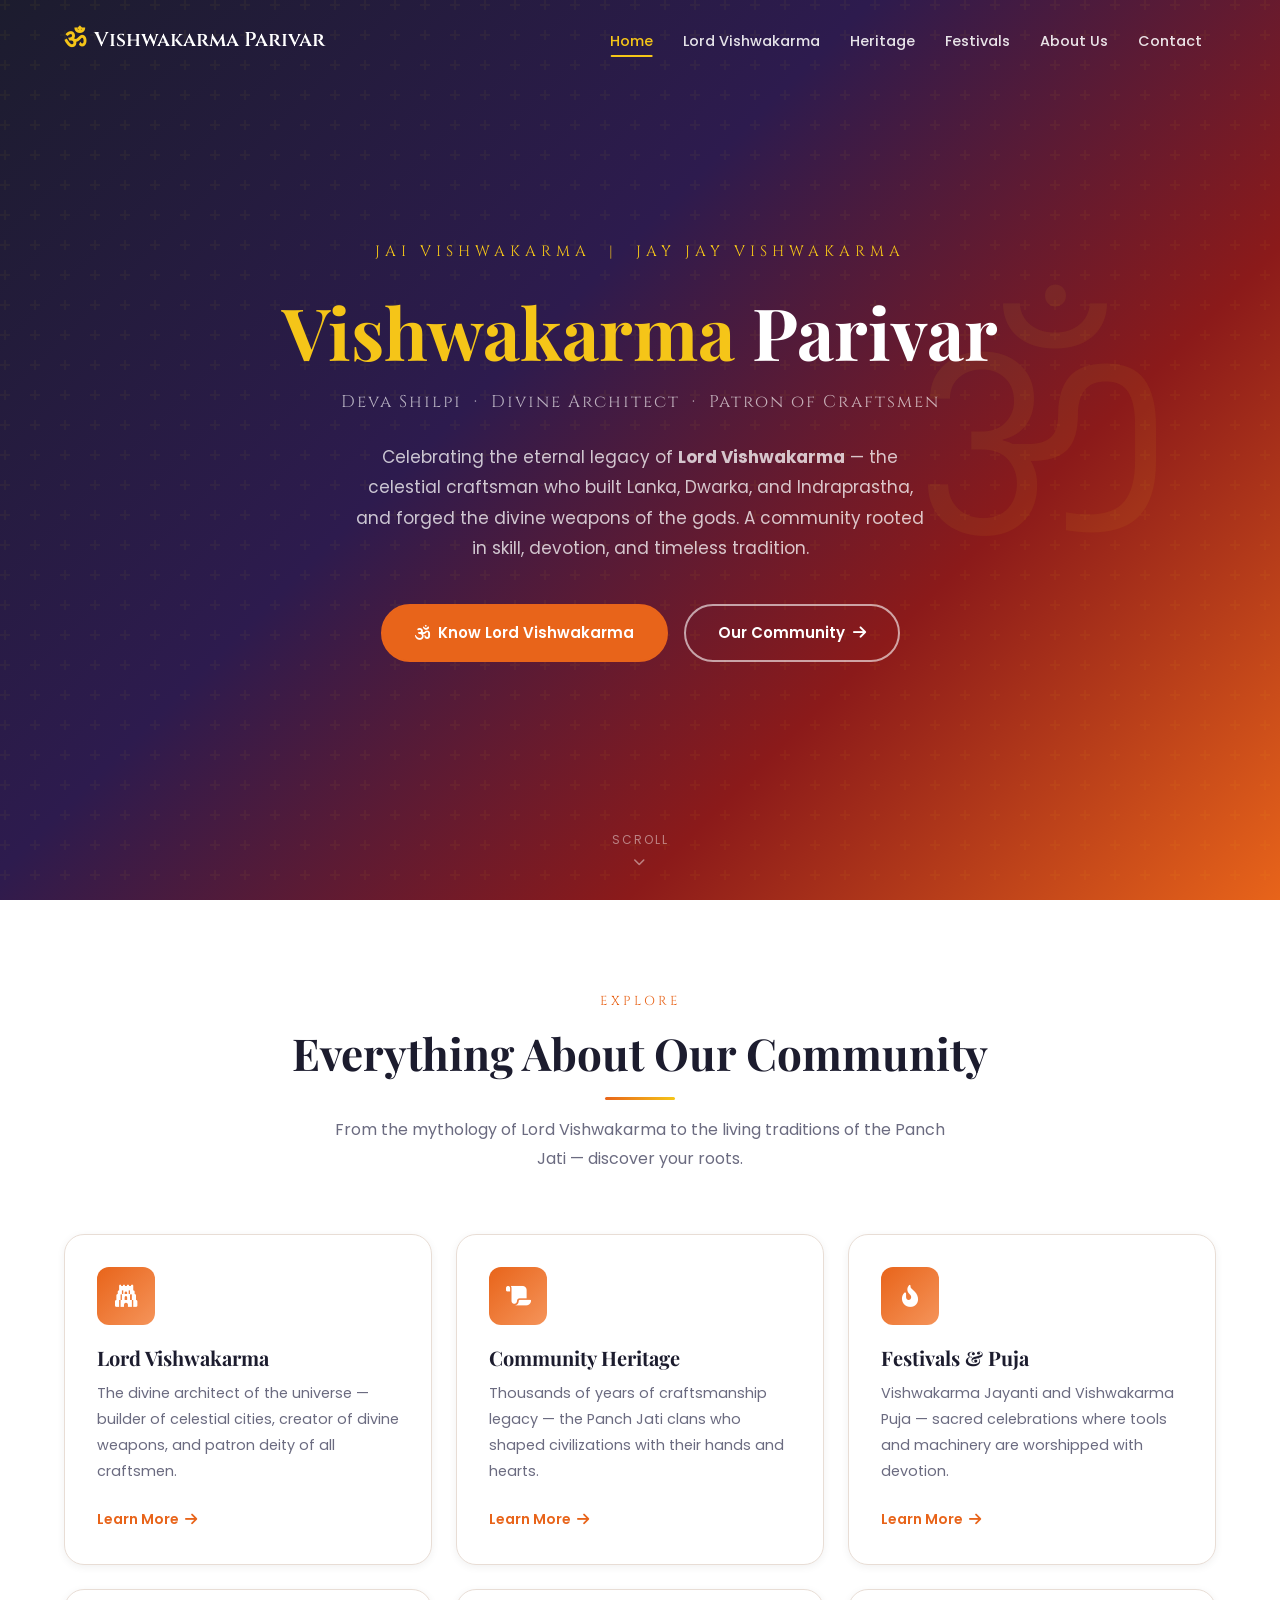
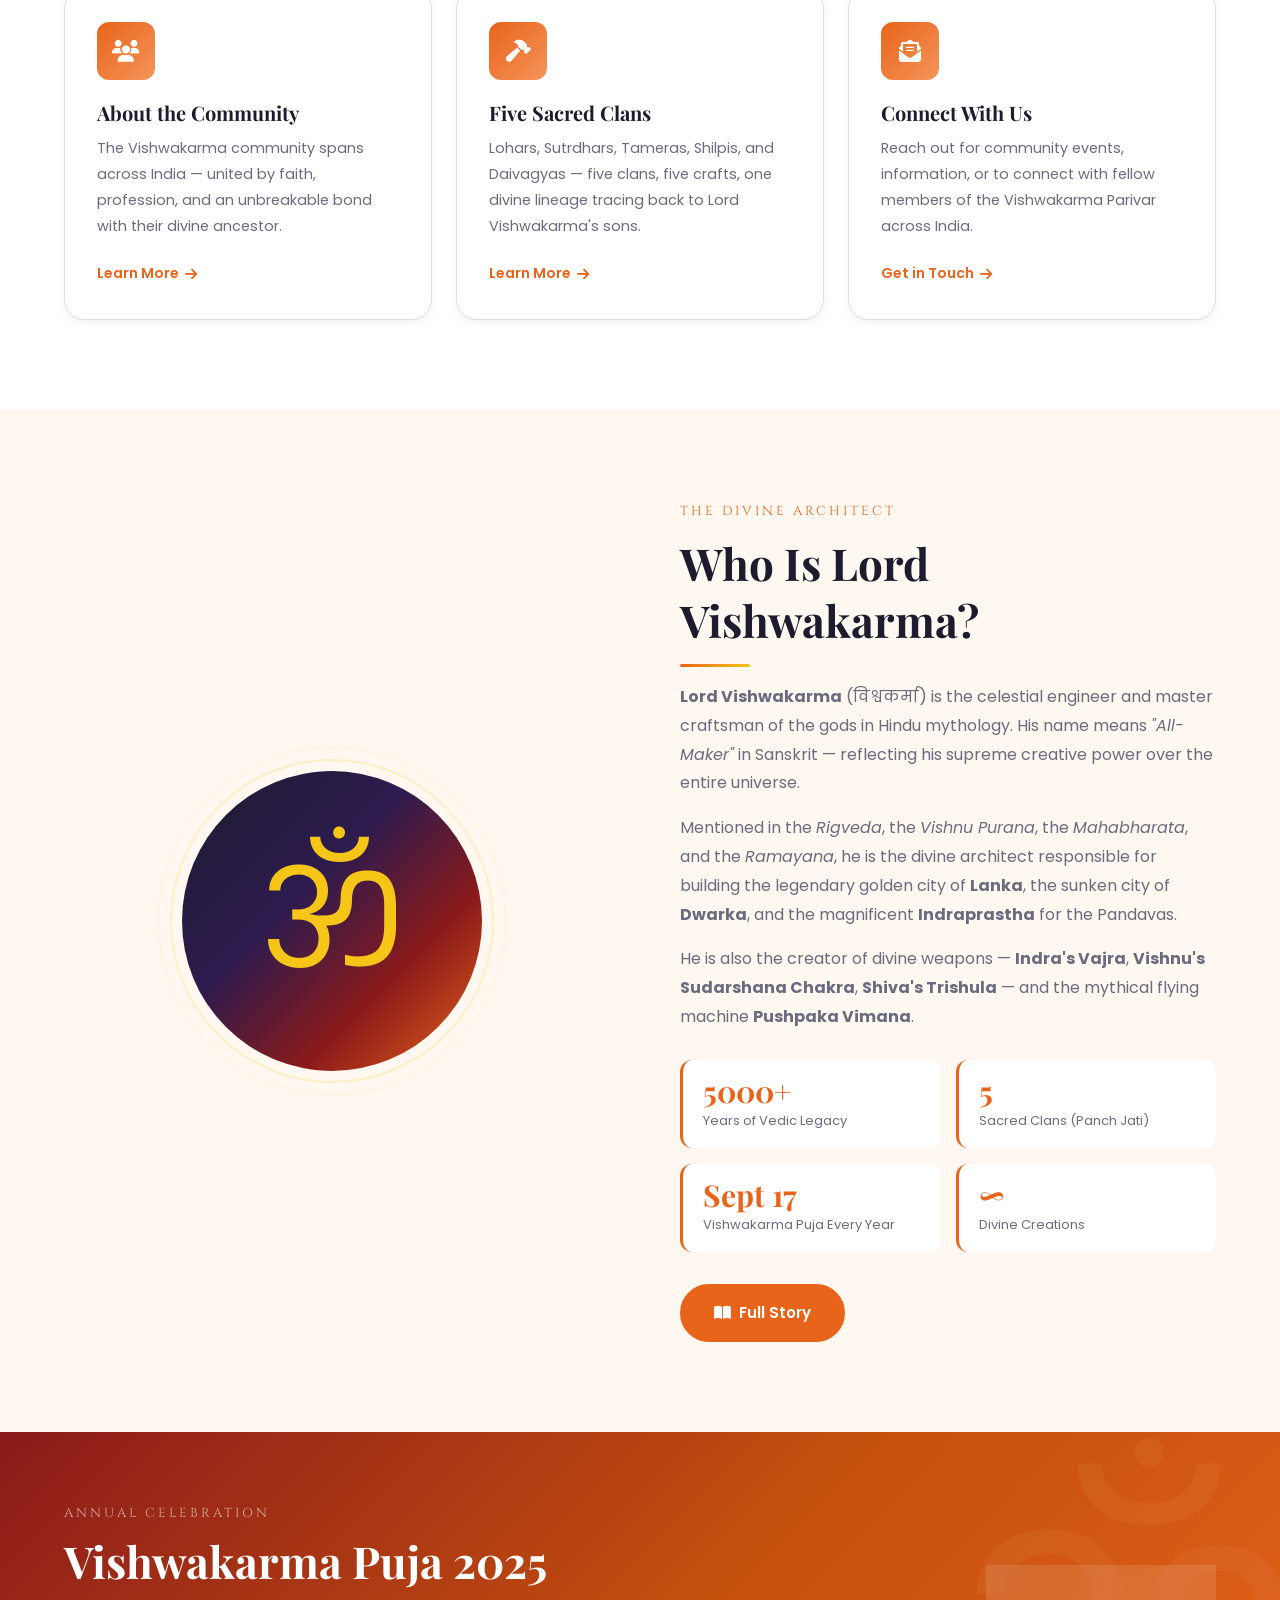
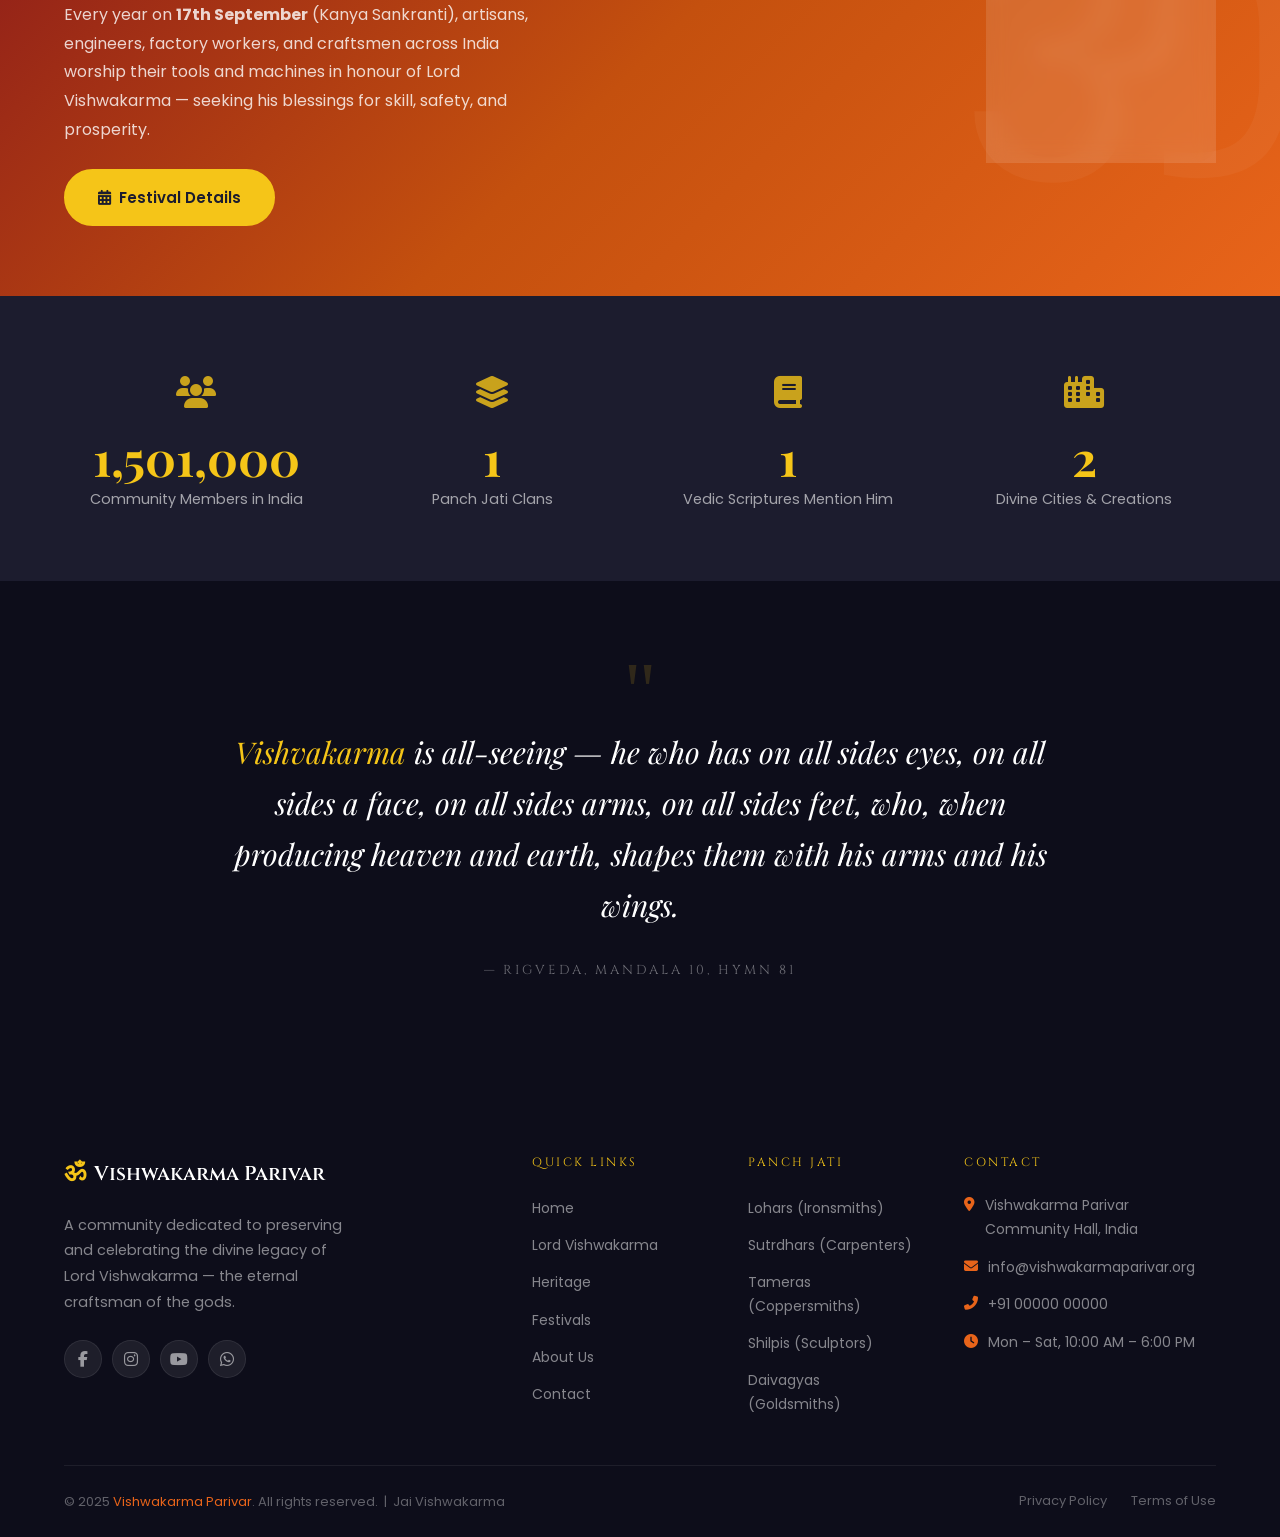
==== index.html @ 9d32086a "added html pages" ====
<!DOCTYPE html>
<html lang="en">
<head>
  <meta charset="UTF-8" />
  <meta name="viewport" content="width=device-width, initial-scale=1.0" />
  <title>Vishwakarma Parivar | Divine Craftsmen Community</title>
  <meta name="description" content="Official community website of the Vishwakarma Parivar — celebrating the legacy of Lord Vishwakarma, the divine architect of the universe." />

  <!-- Fonts & Icons -->
  <link rel="preconnect" href="https://fonts.googleapis.com" />
  <link rel="preconnect" href="https://fonts.gstatic.com" crossorigin />
  <link href="https://fonts.googleapis.com/css2?family=Playfair+Display:ital,wght@0,400;0,600;0,700;1,400&family=Poppins:wght@300;400;500;600;700&family=Cinzel:wght@400;600&display=swap" rel="stylesheet" />
  <link rel="stylesheet" href="https://cdnjs.cloudflare.com/ajax/libs/font-awesome/6.5.0/css/all.min.css" />
  <link rel="stylesheet" href="https://unpkg.com/aos@2.3.4/dist/aos.css" />

  <link rel="stylesheet" href="css/style.css" />
</head>
<body>

  <!-- ═══════════════════ HEADER ═══════════════════ -->
  <header class="header" id="header">
    <div class="container">
      <nav class="nav">
        <a href="index.html" class="nav-logo">
          <span class="om">ॐ</span> Vishwakarma Parivar
        </a>
        <ul class="nav-links">
          <li><a href="index.html" class="active">Home</a></li>
          <li><a href="lord-vishwakarma.html">Lord Vishwakarma</a></li>
          <li><a href="heritage.html">Heritage</a></li>
          <li><a href="festivals.html">Festivals</a></li>
          <li><a href="about.html">About Us</a></li>
          <li><a href="contact.html">Contact</a></li>
        </ul>
        <button class="hamburger" aria-label="Toggle menu">
          <span></span><span></span><span></span>
        </button>
      </nav>
    </div>
  </header>

  <!-- ═══════════════════ HERO ═══════════════════ -->
  <section class="hero">
    <div class="hero-om-bg">ॐ</div>
    <div class="hero-content">
      <p class="hero-tagline">Jai Vishwakarma &nbsp;|&nbsp; Jay Jay Vishwakarma</p>
      <h1><span>Vishwakarma</span> Parivar</h1>
      <p class="hero-subtitle">Deva Shilpi &nbsp;·&nbsp; Divine Architect &nbsp;·&nbsp; Patron of Craftsmen</p>
      <p class="hero-desc">
        Celebrating the eternal legacy of <strong>Lord Vishwakarma</strong> — the celestial craftsman who built
        Lanka, Dwarka, and Indraprastha, and forged the divine weapons of the gods.
        A community rooted in skill, devotion, and timeless tradition.
      </p>
      <div class="hero-btns">
        <a href="lord-vishwakarma.html" class="btn btn-primary">
          <i class="fas fa-om"></i> Know Lord Vishwakarma
        </a>
        <a href="about.html" class="btn btn-outline">
          Our Community <i class="fas fa-arrow-right"></i>
        </a>
      </div>
    </div>
    <div class="hero-scroll">
      <span>Scroll</span>
      <i class="fas fa-chevron-down"></i>
    </div>
  </section>

  <!-- ═══════════════════ FEATURES ═══════════════════ -->
  <section class="features-section">
    <div class="container">
      <div class="section-header" data-aos="fade-up">
        <span class="section-subtitle">Explore</span>
        <h2>Everything About Our Community</h2>
        <div class="divider"></div>
        <p>From the mythology of Lord Vishwakarma to the living traditions of the Panch Jati — discover your roots.</p>
      </div>
      <div class="features-grid">

        <div class="feature-card" data-aos="fade-up" data-aos-delay="0">
          <div class="feature-icon"><i class="fas fa-gopuram"></i></div>
          <h3>Lord Vishwakarma</h3>
          <p>The divine architect of the universe — builder of celestial cities, creator of divine weapons, and patron deity of all craftsmen.</p>
          <a href="lord-vishwakarma.html" class="feature-link">Learn More <i class="fas fa-arrow-right"></i></a>
        </div>

        <div class="feature-card" data-aos="fade-up" data-aos-delay="80">
          <div class="feature-icon"><i class="fas fa-scroll"></i></div>
          <h3>Community Heritage</h3>
          <p>Thousands of years of craftsmanship legacy — the Panch Jati clans who shaped civilizations with their hands and hearts.</p>
          <a href="heritage.html" class="feature-link">Learn More <i class="fas fa-arrow-right"></i></a>
        </div>

        <div class="feature-card" data-aos="fade-up" data-aos-delay="160">
          <div class="feature-icon"><i class="fas fa-fire-flame-curved"></i></div>
          <h3>Festivals & Puja</h3>
          <p>Vishwakarma Jayanti and Vishwakarma Puja — sacred celebrations where tools and machinery are worshipped with devotion.</p>
          <a href="festivals.html" class="feature-link">Learn More <i class="fas fa-arrow-right"></i></a>
        </div>

        <div class="feature-card" data-aos="fade-up" data-aos-delay="0">
          <div class="feature-icon"><i class="fas fa-users"></i></div>
          <h3>About the Community</h3>
          <p>The Vishwakarma community spans across India — united by faith, profession, and an unbreakable bond with their divine ancestor.</p>
          <a href="about.html" class="feature-link">Learn More <i class="fas fa-arrow-right"></i></a>
        </div>

        <div class="feature-card" data-aos="fade-up" data-aos-delay="80">
          <div class="feature-icon"><i class="fas fa-hammer"></i></div>
          <h3>Five Sacred Clans</h3>
          <p>Lohars, Sutrdhars, Tameras, Shilpis, and Daivagyas — five clans, five crafts, one divine lineage tracing back to Lord Vishwakarma's sons.</p>
          <a href="heritage.html#panch-jati" class="feature-link">Learn More <i class="fas fa-arrow-right"></i></a>
        </div>

        <div class="feature-card" data-aos="fade-up" data-aos-delay="160">
          <div class="feature-icon"><i class="fas fa-envelope-open-text"></i></div>
          <h3>Connect With Us</h3>
          <p>Reach out for community events, information, or to connect with fellow members of the Vishwakarma Parivar across India.</p>
          <a href="contact.html" class="feature-link">Get in Touch <i class="fas fa-arrow-right"></i></a>
        </div>

      </div>
    </div>
  </section>

  <!-- ═══════════════════ ABOUT BRIEF ═══════════════════ -->
  <section class="about-brief">
    <div class="container">
      <div class="about-brief-inner">

        <div class="about-visual" data-aos="zoom-in">
          <div class="om-display">ॐ</div>
        </div>

        <div class="about-text" data-aos="fade-left">
          <span class="section-subtitle">The Divine Architect</span>
          <h2>Who Is Lord Vishwakarma?</h2>
          <div class="divider" style="margin: 1rem 0;"></div>
          <p>
            <strong>Lord Vishwakarma</strong> (विश्वकर्मा) is the celestial engineer and master craftsman of the gods in Hindu mythology.
            His name means <em>"All-Maker"</em> in Sanskrit — reflecting his supreme creative power over the entire universe.
          </p>
          <p>
            Mentioned in the <em>Rigveda</em>, the <em>Vishnu Purana</em>, the <em>Mahabharata</em>, and the <em>Ramayana</em>,
            he is the divine architect responsible for building the legendary golden city of <strong>Lanka</strong>,
            the sunken city of <strong>Dwarka</strong>, and the magnificent <strong>Indraprastha</strong> for the Pandavas.
          </p>
          <p>
            He is also the creator of divine weapons — <strong>Indra's Vajra</strong>, <strong>Vishnu's Sudarshana Chakra</strong>,
            <strong>Shiva's Trishula</strong> — and the mythical flying machine <strong>Pushpaka Vimana</strong>.
          </p>

          <div class="about-facts">
            <div class="fact-item">
              <div class="fact-number">5000+</div>
              <div class="fact-label">Years of Vedic Legacy</div>
            </div>
            <div class="fact-item">
              <div class="fact-number">5</div>
              <div class="fact-label">Sacred Clans (Panch Jati)</div>
            </div>
            <div class="fact-item">
              <div class="fact-number">Sept 17</div>
              <div class="fact-label">Vishwakarma Puja Every Year</div>
            </div>
            <div class="fact-item">
              <div class="fact-number">∞</div>
              <div class="fact-label">Divine Creations</div>
            </div>
          </div>

          <a href="lord-vishwakarma.html" class="btn btn-primary">
            <i class="fas fa-book-open"></i> Full Story
          </a>
        </div>

      </div>
    </div>
  </section>

  <!-- ═══════════════════ FESTIVAL BANNER ═══════════════════ -->
  <section class="festival-banner">
    <div class="container">
      <div class="festival-banner-inner">
        <div class="festival-banner-content" data-aos="fade-right">
          <span class="section-subtitle" style="color: rgba(255,255,255,0.6); margin-bottom: 0.5rem;">Annual Celebration</span>
          <h2>Vishwakarma Puja 2025</h2>
          <p>
            Every year on <strong>17th September</strong> (Kanya Sankranti), artisans, engineers, factory workers,
            and craftsmen across India worship their tools and machines in honour of Lord Vishwakarma —
            seeking his blessings for skill, safety, and prosperity.
          </p>
          <a href="festivals.html" class="btn btn-secondary" style="margin-top: 1.5rem;">
            <i class="fas fa-calendar-alt"></i> Festival Details
          </a>
        </div>
        <div class="festival-date-box" data-aos="fade-left">
          <span class="month">September 2025</span>
          <div class="day">17</div>
          <div class="note">Vishwakarma Puja<br/>Kanya Sankranti</div>
        </div>
      </div>
    </div>
  </section>

  <!-- ═══════════════════ STATS ═══════════════════ -->
  <section class="stats-section">
    <div class="container">
      <div class="stats-grid">
        <div class="stat-item" data-aos="fade-up" data-aos-delay="0">
          <div class="stat-icon"><i class="fas fa-users"></i></div>
          <div class="stat-number" data-count="5000000">0</div>
          <div class="stat-label">Community Members in India</div>
        </div>
        <div class="stat-item" data-aos="fade-up" data-aos-delay="100">
          <div class="stat-icon"><i class="fas fa-layer-group"></i></div>
          <div class="stat-number" data-count="5">0</div>
          <div class="stat-label">Panch Jati Clans</div>
        </div>
        <div class="stat-item" data-aos="fade-up" data-aos-delay="200">
          <div class="stat-icon"><i class="fas fa-book"></i></div>
          <div class="stat-number" data-count="4">0</div>
          <div class="stat-label">Vedic Scriptures Mention Him</div>
        </div>
        <div class="stat-item" data-aos="fade-up" data-aos-delay="300">
          <div class="stat-icon"><i class="fas fa-city"></i></div>
          <div class="stat-number" data-count="8">0</div>
          <div class="stat-label">Divine Cities & Creations</div>
        </div>
      </div>
    </div>
  </section>

  <!-- ═══════════════════ SCRIPTURE QUOTE ═══════════════════ -->
  <section class="scripture-section">
    <div class="container">
      <div class="scripture-inner" data-aos="fade-up">
        <div class="quote-mark">"</div>
        <p class="quote-text">
          <span>Vishvakarma</span> is all-seeing — he who has on all sides eyes, on all sides a face,
          on all sides arms, on all sides feet, who, when producing heaven and earth, shapes them with
          his arms and his wings.
        </p>
        <span class="quote-source">— Rigveda, Mandala 10, Hymn 81</span>
      </div>
    </div>
  </section>

  <!-- ═══════════════════ FOOTER ═══════════════════ -->
  <footer class="footer">
    <div class="container">
      <div class="footer-grid">

        <div class="footer-brand">
          <a href="index.html" class="nav-logo">
            <span class="om">ॐ</span> Vishwakarma Parivar
          </a>
          <p class="footer-brand-desc">
            A community dedicated to preserving and celebrating the divine legacy of Lord Vishwakarma —
            the eternal craftsman of the gods.
          </p>
          <div class="social-links">
            <a href="#" class="social-link" aria-label="Facebook"><i class="fab fa-facebook-f"></i></a>
            <a href="#" class="social-link" aria-label="Instagram"><i class="fab fa-instagram"></i></a>
            <a href="#" class="social-link" aria-label="YouTube"><i class="fab fa-youtube"></i></a>
            <a href="#" class="social-link" aria-label="WhatsApp"><i class="fab fa-whatsapp"></i></a>
          </div>
        </div>

        <div>
          <p class="footer-heading">Quick Links</p>
          <ul class="footer-links">
            <li><a href="index.html">Home</a></li>
            <li><a href="lord-vishwakarma.html">Lord Vishwakarma</a></li>
            <li><a href="heritage.html">Heritage</a></li>
            <li><a href="festivals.html">Festivals</a></li>
            <li><a href="about.html">About Us</a></li>
            <li><a href="contact.html">Contact</a></li>
          </ul>
        </div>

        <div>
          <p class="footer-heading">Panch Jati</p>
          <ul class="footer-links">
            <li><a href="heritage.html#panch-jati">Lohars (Ironsmiths)</a></li>
            <li><a href="heritage.html#panch-jati">Sutrdhars (Carpenters)</a></li>
            <li><a href="heritage.html#panch-jati">Tameras (Coppersmiths)</a></li>
            <li><a href="heritage.html#panch-jati">Shilpis (Sculptors)</a></li>
            <li><a href="heritage.html#panch-jati">Daivagyas (Goldsmiths)</a></li>
          </ul>
        </div>

        <div>
          <p class="footer-heading">Contact</p>
          <div class="footer-contact-item">
            <i class="fas fa-map-marker-alt"></i>
            <span>Vishwakarma Parivar Community Hall, India</span>
          </div>
          <div class="footer-contact-item">
            <i class="fas fa-envelope"></i>
            <span>info@vishwakarmaparivar.org</span>
          </div>
          <div class="footer-contact-item">
            <i class="fas fa-phone-alt"></i>
            <span>+91 00000 00000</span>
          </div>
          <div class="footer-contact-item">
            <i class="fas fa-clock"></i>
            <span>Mon – Sat, 10:00 AM – 6:00 PM</span>
          </div>
        </div>

      </div>

      <div class="footer-bottom">
        <p>&copy; 2025 <span>Vishwakarma Parivar</span>. All rights reserved. &nbsp;|&nbsp; Jai Vishwakarma</p>
        <div class="footer-bottom-links">
          <a href="#">Privacy Policy</a>
          <a href="#">Terms of Use</a>
        </div>
      </div>
    </div>
  </footer>

  <button class="back-to-top" aria-label="Back to top">
    <i class="fas fa-chevron-up"></i>
  </button>

  <script src="https://unpkg.com/aos@2.3.4/dist/aos.js"></script>
  <script src="js/main.js"></script>
</body>
</html>
---- css/style.css ----
/* =========================================
   VISHWAKARMA PARIVAR - Main Stylesheet
   ========================================= */

@import url('https://fonts.googleapis.com/css2?family=Playfair+Display:ital,wght@0,400;0,600;0,700;1,400&family=Poppins:wght@300;400;500;600;700&family=Cinzel:wght@400;600&display=swap');

/* =========================================
   CSS VARIABLES
   ========================================= */

:root {
  --primary: #E8641A;
  --primary-dark: #C4500E;
  --primary-light: #F5945A;
  --secondary: #F5C518;
  --accent: #8B1A1A;
  --dark: #1C1C2E;
  --darker: #0D0D1A;
  --light: #FFF8F0;
  --white: #FFFFFF;
  --text: #2C2C3E;
  --text-muted: #6B6B80;
  --border: #E8DDD5;
  --gradient: linear-gradient(135deg, #1C1C2E 0%, #2D1B4E 40%, #8B1A1A 70%, #E8641A 100%);
  --shadow-sm: 0 2px 8px rgba(0,0,0,0.06);
  --shadow: 0 4px 20px rgba(0,0,0,0.10);
  --shadow-lg: 0 8px 40px rgba(0,0,0,0.15);
  --radius: 12px;
  --radius-lg: 20px;
  --transition: all 0.3s ease;
  --font-heading: 'Playfair Display', Georgia, serif;
  --font-body: 'Poppins', sans-serif;
  --font-accent: 'Cinzel', Georgia, serif;
}

/* =========================================
   RESET & BASE
   ========================================= */

*, *::before, *::after {
  margin: 0;
  padding: 0;
  box-sizing: border-box;
}

html { scroll-behavior: smooth; }

body {
  font-family: var(--font-body);
  color: var(--text);
  background: var(--white);
  line-height: 1.7;
  overflow-x: hidden;
}

img { max-width: 100%; display: block; }
a { color: inherit; text-decoration: none; }
ul { list-style: none; }

h1, h2, h3, h4, h5, h6 {
  font-family: var(--font-heading);
  line-height: 1.3;
  color: var(--dark);
}

h1 { font-size: clamp(2rem, 5vw, 3.5rem); }
h2 { font-size: clamp(1.75rem, 4vw, 2.75rem); }
h3 { font-size: clamp(1.25rem, 3vw, 1.75rem); }
h4 { font-size: 1.25rem; }

p { color: var(--text-muted); font-size: 1rem; line-height: 1.8; }

.container {
  width: 100%;
  max-width: 1200px;
  margin: 0 auto;
  padding: 0 1.5rem;
}

section { padding: 90px 0; }

.section-header { text-align: center; margin-bottom: 60px; }
.section-header p { max-width: 620px; margin: 1rem auto 0; }

.section-subtitle {
  color: var(--primary);
  font-family: var(--font-accent);
  font-size: 0.8125rem;
  letter-spacing: 3px;
  text-transform: uppercase;
  display: block;
  margin-bottom: 0.75rem;
}

.divider {
  width: 70px;
  height: 3px;
  background: linear-gradient(to right, var(--primary), var(--secondary));
  margin: 1rem auto;
  border-radius: 2px;
}

/* =========================================
   BUTTONS
   ========================================= */

.btn {
  display: inline-flex;
  align-items: center;
  gap: 0.5rem;
  padding: 0.875rem 2rem;
  border-radius: 50px;
  font-family: var(--font-body);
  font-size: 0.9375rem;
  font-weight: 600;
  cursor: pointer;
  border: 2px solid transparent;
  transition: var(--transition);
}

.btn-primary {
  background: var(--primary);
  color: var(--white);
  border-color: var(--primary);
}

.btn-primary:hover {
  background: var(--primary-dark);
  border-color: var(--primary-dark);
  transform: translateY(-2px);
  box-shadow: 0 8px 25px rgba(232,100,26,0.4);
}

.btn-secondary {
  background: var(--secondary);
  color: var(--dark);
  border-color: var(--secondary);
}

.btn-secondary:hover {
  background: #E0B300;
  border-color: #E0B300;
  transform: translateY(-2px);
}

.btn-outline {
  background: transparent;
  color: var(--white);
  border-color: rgba(255,255,255,0.6);
}

.btn-outline:hover {
  background: rgba(255,255,255,0.15);
  border-color: var(--white);
  transform: translateY(-2px);
}

.btn-outline-primary {
  background: transparent;
  color: var(--primary);
  border-color: var(--primary);
}

.btn-outline-primary:hover {
  background: var(--primary);
  color: var(--white);
  transform: translateY(-2px);
}

/* =========================================
   HEADER & NAVIGATION
   ========================================= */

.header {
  position: fixed;
  top: 0;
  left: 0;
  right: 0;
  z-index: 1000;
  transition: var(--transition);
  padding: 1.125rem 0;
}

.header.scrolled {
  background: rgba(13, 13, 26, 0.97);
  backdrop-filter: blur(12px);
  box-shadow: 0 2px 20px rgba(0,0,0,0.3);
  padding: 0.75rem 0;
}

.header.light-header {
  background: var(--white);
  box-shadow: 0 2px 20px rgba(0,0,0,0.08);
  padding: 0.875rem 0;
}

.header.light-header .nav-logo { color: var(--dark); }
.header.light-header .nav-links a { color: var(--text); }
.header.light-header .nav-links a:hover,
.header.light-header .nav-links a.active { color: var(--primary); }
.header.light-header .nav-links a::after { background: var(--primary); }
.header.light-header .hamburger span { background: var(--dark); }

.nav {
  display: flex;
  align-items: center;
  justify-content: space-between;
}

.nav-logo {
  font-family: var(--font-accent);
  font-size: 1.25rem;
  font-weight: 600;
  color: var(--white);
  display: flex;
  align-items: center;
  gap: 0.5rem;
}

.nav-logo .om {
  font-size: 1.625rem;
  color: var(--secondary);
}

.nav-links {
  display: flex;
  align-items: center;
  gap: 0.125rem;
}

.nav-links a {
  padding: 0.5rem 0.875rem;
  color: rgba(255,255,255,0.88);
  font-size: 0.9rem;
  font-weight: 500;
  border-radius: 6px;
  transition: var(--transition);
  position: relative;
}

.nav-links a::after {
  content: '';
  position: absolute;
  bottom: 2px;
  left: 50%;
  transform: translateX(-50%);
  width: 0;
  height: 2px;
  background: var(--secondary);
  border-radius: 2px;
  transition: var(--transition);
}

.nav-links a:hover::after,
.nav-links a.active::after { width: 60%; }
.nav-links a:hover,
.nav-links a.active { color: var(--secondary); }

.hamburger {
  display: none;
  flex-direction: column;
  gap: 5px;
  cursor: pointer;
  background: none;
  border: none;
  padding: 4px;
}

.hamburger span {
  display: block;
  width: 25px;
  height: 2px;
  background: var(--white);
  border-radius: 2px;
  transition: var(--transition);
}

.hamburger.active span:nth-child(1) { transform: rotate(45deg) translate(5px, 5px); }
.hamburger.active span:nth-child(2) { opacity: 0; }
.hamburger.active span:nth-child(3) { transform: rotate(-45deg) translate(5px, -5px); }

/* =========================================
   HERO — HOME
   ========================================= */

.hero {
  min-height: 100vh;
  display: flex;
  align-items: center;
  justify-content: center;
  position: relative;
  overflow: hidden;
  background: var(--gradient);
}

.hero::before {
  content: '';
  position: absolute;
  inset: 0;
  background-image: url("data:image/svg+xml,%3Csvg width='60' height='60' viewBox='0 0 60 60' xmlns='http://www.w3.org/2000/svg'%3E%3Cg fill='%23FFD700' fill-opacity='0.04'%3E%3Cpath d='M36 34v-4h-2v4h-4v2h4v4h2v-4h4v-2h-4zm0-30V0h-2v4h-4v2h4v4h2V6h4V4h-4zM6 34v-4H4v4H0v2h4v4h2v-4h4v-2H6zM6 4V0H4v4H0v2h4v4h2V6h4V4H6z'/%3E%3C/g%3E%3C/svg%3E");
}

.hero-om-bg {
  position: absolute;
  right: 8%;
  top: 50%;
  transform: translateY(-50%);
  font-size: clamp(10rem, 20vw, 22rem);
  color: rgba(245, 197, 24, 0.07);
  line-height: 1;
  animation: float 7s ease-in-out infinite;
  user-select: none;
  pointer-events: none;
}

@keyframes float {
  0%, 100% { transform: translateY(-50%); }
  50% { transform: translateY(calc(-50% - 20px)); }
}

@keyframes pulse-glow {
  0%, 100% { box-shadow: 0 0 60px rgba(232,100,26,0.3); }
  50% { box-shadow: 0 0 100px rgba(232,100,26,0.55); }
}

.hero-content {
  position: relative;
  z-index: 1;
  text-align: center;
  padding: 2rem 1.5rem;
  max-width: 820px;
  margin: 0 auto;
}

.hero-tagline {
  font-family: var(--font-accent);
  font-size: 0.9375rem;
  letter-spacing: 5px;
  text-transform: uppercase;
  color: var(--secondary);
  margin-bottom: 1.25rem;
}

.hero h1 {
  color: var(--white);
  font-size: clamp(2.5rem, 6vw, 4.5rem);
  margin-bottom: 0.5rem;
}

.hero h1 span { color: var(--secondary); }

.hero-subtitle {
  font-family: var(--font-accent);
  color: rgba(255,255,255,0.65);
  font-size: 1.0625rem;
  letter-spacing: 2px;
  margin-bottom: 1.5rem;
}

.hero-desc {
  color: rgba(255,255,255,0.75);
  font-size: 1.0625rem;
  max-width: 580px;
  margin: 0 auto 2.5rem;
}

.hero-btns {
  display: flex;
  gap: 1rem;
  justify-content: center;
  flex-wrap: wrap;
}

.hero-scroll {
  position: absolute;
  bottom: 2rem;
  left: 50%;
  transform: translateX(-50%);
  display: flex;
  flex-direction: column;
  align-items: center;
  gap: 0.375rem;
  color: rgba(255,255,255,0.45);
  font-size: 0.75rem;
  letter-spacing: 2px;
  text-transform: uppercase;
  animation: bounce 2.5s ease-in-out infinite;
  z-index: 1;
}

@keyframes bounce {
  0%, 100% { transform: translateX(-50%) translateY(0); }
  50% { transform: translateX(-50%) translateY(8px); }
}

/* =========================================
   PAGE HERO (inner pages)
   ========================================= */

.page-hero {
  padding: 160px 0 90px;
  background: var(--gradient);
  position: relative;
  overflow: hidden;
  text-align: center;
}

.page-hero::before {
  content: '';
  position: absolute;
  inset: 0;
  background-image: url("data:image/svg+xml,%3Csvg width='60' height='60' viewBox='0 0 60 60' xmlns='http://www.w3.org/2000/svg'%3E%3Cg fill='%23FFD700' fill-opacity='0.04'%3E%3Cpath d='M36 34v-4h-2v4h-4v2h4v4h2v-4h4v-2h-4zm0-30V0h-2v4h-4v2h4v4h2V6h4V4h-4zM6 34v-4H4v4H0v2h4v4h2v-4h4v-2H6zM6 4V0H4v4H0v2h4v4h2V6h4V4H6z'/%3E%3C/g%3E%3C/svg%3E");
}

.page-hero-content {
  position: relative;
  z-index: 1;
}

.page-hero-content h1 { color: var(--white); margin-bottom: 1rem; }
.page-hero-content > p {
  color: rgba(255,255,255,0.75);
  max-width: 620px;
  margin: 0 auto 1.5rem;
}

.page-hero-om {
  position: absolute;
  right: 5%;
  bottom: -2rem;
  font-size: clamp(8rem, 15vw, 16rem);
  color: rgba(255,255,255,0.04);
  line-height: 1;
  user-select: none;
  pointer-events: none;
}

.breadcrumb {
  display: flex;
  align-items: center;
  justify-content: center;
  gap: 0.5rem;
  color: rgba(255,255,255,0.55);
  font-size: 0.875rem;
  margin-top: 0.5rem;
}

.breadcrumb a { color: var(--secondary); transition: var(--transition); }
.breadcrumb a:hover { color: var(--white); }
.breadcrumb i { font-size: 0.75rem; }

/* =========================================
   FEATURE CARDS (Home)
   ========================================= */

.features-section { background: var(--white); }

.features-grid {
  display: grid;
  grid-template-columns: repeat(3, 1fr);
  gap: 1.5rem;
}

.feature-card {
  background: var(--white);
  border-radius: var(--radius-lg);
  padding: 2rem;
  box-shadow: var(--shadow-sm);
  border: 1px solid var(--border);
  transition: var(--transition);
  position: relative;
  overflow: hidden;
}

.feature-card::before {
  content: '';
  position: absolute;
  top: 0; left: 0; right: 0;
  height: 3px;
  background: linear-gradient(to right, var(--primary), var(--secondary));
  transform: scaleX(0);
  transition: var(--transition);
}

.feature-card:hover { box-shadow: var(--shadow-lg); transform: translateY(-6px); }
.feature-card:hover::before { transform: scaleX(1); }

.feature-icon {
  width: 58px;
  height: 58px;
  border-radius: var(--radius);
  background: linear-gradient(135deg, var(--primary), var(--primary-light));
  display: flex;
  align-items: center;
  justify-content: center;
  margin-bottom: 1.25rem;
  font-size: 1.375rem;
  color: var(--white);
}

.feature-card h3 { font-size: 1.25rem; margin-bottom: 0.625rem; }
.feature-card p { font-size: 0.9rem; margin-bottom: 1.25rem; }

.feature-link {
  color: var(--primary);
  font-weight: 600;
  font-size: 0.875rem;
  display: inline-flex;
  align-items: center;
  gap: 0.375rem;
  transition: var(--transition);
}

.feature-link:hover { gap: 0.625rem; }

/* =========================================
   ABOUT BRIEF (Home)
   ========================================= */

.about-brief { background: var(--light); }

.about-brief-inner {
  display: grid;
  grid-template-columns: 1fr 1fr;
  gap: 5rem;
  align-items: center;
}

.about-visual {
  display: flex;
  align-items: center;
  justify-content: center;
}

.om-display {
  width: 300px;
  height: 300px;
  border-radius: 50%;
  background: var(--gradient);
  display: flex;
  align-items: center;
  justify-content: center;
  font-size: 9rem;
  color: var(--secondary);
  animation: pulse-glow 4s ease-in-out infinite;
  position: relative;
}

.om-display::before {
  content: '';
  position: absolute;
  inset: -12px;
  border-radius: 50%;
  border: 2px solid rgba(245,197,24,0.2);
}

.om-display::after {
  content: '';
  position: absolute;
  inset: -24px;
  border-radius: 50%;
  border: 1px solid rgba(245,197,24,0.1);
}

.about-text .section-subtitle,
.about-text h2 { text-align: left; }
.about-text p { margin-bottom: 1rem; }

.about-facts {
  display: grid;
  grid-template-columns: 1fr 1fr;
  gap: 1rem;
  margin: 1.75rem 0 2rem;
}

.fact-item {
  background: var(--white);
  border-radius: var(--radius);
  padding: 1rem 1.25rem;
  border-left: 3px solid var(--primary);
}

.fact-number {
  font-family: var(--font-heading);
  font-size: 1.875rem;
  font-weight: 700;
  color: var(--primary);
  line-height: 1;
}

.fact-label {
  font-size: 0.8125rem;
  color: var(--text-muted);
  margin-top: 0.25rem;
}

/* =========================================
   FESTIVAL BANNER (Home)
   ========================================= */

.festival-banner {
  background: linear-gradient(135deg, var(--accent) 0%, var(--primary-dark) 50%, var(--primary) 100%);
  padding: 70px 0;
  position: relative;
  overflow: hidden;
}

.festival-banner::after {
  content: 'ॐ';
  position: absolute;
  font-size: 22rem;
  color: rgba(255,255,255,0.04);
  top: 50%;
  right: -3%;
  transform: translateY(-50%);
  line-height: 1;
  pointer-events: none;
}

.festival-banner-inner {
  display: flex;
  align-items: center;
  justify-content: space-between;
  gap: 2rem;
  flex-wrap: wrap;
  position: relative;
  z-index: 1;
}

.festival-banner-content h2 { color: var(--white); margin-bottom: 0.75rem; }
.festival-banner-content p { color: rgba(255,255,255,0.8); max-width: 480px; }

.festival-date-box {
  background: rgba(255,255,255,0.12);
  backdrop-filter: blur(10px);
  border-radius: var(--radius-lg);
  padding: 1.75rem 2.5rem;
  text-align: center;
  border: 1px solid rgba(255,255,255,0.2);
  flex-shrink: 0;
}

.festival-date-box .month {
  font-family: var(--font-accent);
  font-size: 0.8125rem;
  letter-spacing: 3px;
  text-transform: uppercase;
  color: var(--secondary);
  display: block;
  margin-bottom: 0.5rem;
}

.festival-date-box .day {
  font-family: var(--font-heading);
  font-size: 3.5rem;
  font-weight: 700;
  color: var(--white);
  line-height: 1;
}

.festival-date-box .note {
  font-size: 0.8125rem;
  color: rgba(255,255,255,0.65);
  margin-top: 0.5rem;
}

/* =========================================
   STATS SECTION
   ========================================= */

.stats-section {
  background: var(--dark);
  padding: 70px 0;
}

.stats-grid {
  display: grid;
  grid-template-columns: repeat(4, 1fr);
  gap: 2rem;
  text-align: center;
}

.stat-item { color: var(--white); }

.stat-icon {
  font-size: 2rem;
  color: var(--secondary);
  margin-bottom: 0.75rem;
  opacity: 0.8;
}

.stat-number {
  font-family: var(--font-heading);
  font-size: clamp(2rem, 4vw, 3rem);
  font-weight: 700;
  color: var(--secondary);
  line-height: 1;
  margin-bottom: 0.375rem;
}

.stat-label {
  font-size: 0.9rem;
  color: rgba(255,255,255,0.6);
}

/* =========================================
   SCRIPTURE QUOTE
   ========================================= */

.scripture-section {
  background: var(--darker);
  padding: 90px 0;
  text-align: center;
}

.scripture-inner { max-width: 820px; margin: 0 auto; }

.quote-mark {
  font-size: 5rem;
  color: rgba(245,197,24,0.15);
  font-family: Georgia, serif;
  line-height: 0.5;
  margin-bottom: 1rem;
}

.quote-text {
  font-family: var(--font-heading);
  font-size: clamp(1.25rem, 3vw, 1.875rem);
  color: var(--white);
  line-height: 1.7;
  margin-bottom: 1.5rem;
  font-style: italic;
}

.quote-text span { color: var(--secondary); }

.quote-source {
  font-family: var(--font-accent);
  font-size: 0.8125rem;
  letter-spacing: 3px;
  color: rgba(255,255,255,0.4);
  text-transform: uppercase;
}

/* =========================================
   LORD VISHWAKARMA PAGE
   ========================================= */

.bio-section { background: var(--white); }

.bio-inner {
  display: grid;
  grid-template-columns: 300px 1fr;
  gap: 4rem;
  align-items: start;
}

.bio-visual { position: sticky; top: 100px; }

.deity-card {
  background: var(--gradient);
  border-radius: var(--radius-lg);
  padding: 2.5rem 1.75rem;
  text-align: center;
}

.deity-om {
  font-size: 7rem;
  color: var(--secondary);
  line-height: 1;
  margin-bottom: 1rem;
  animation: float 6s ease-in-out infinite;
  display: block;
}

.deity-card h3 { color: var(--white); font-size: 1.375rem; margin-bottom: 0.25rem; }
.deity-card .deity-subtitle {
  color: rgba(255,255,255,0.65);
  font-family: var(--font-accent);
  font-size: 0.75rem;
  letter-spacing: 2px;
  text-transform: uppercase;
}

.deity-attrs {
  margin-top: 1.5rem;
  display: flex;
  flex-direction: column;
  gap: 0.625rem;
}

.attr-row {
  display: flex;
  justify-content: space-between;
  align-items: center;
  padding: 0.5rem 0.875rem;
  background: rgba(255,255,255,0.09);
  border-radius: 8px;
  font-size: 0.8125rem;
}

.attr-row .attr-k { color: rgba(255,255,255,0.55); }
.attr-row .attr-v { color: var(--secondary); font-weight: 600; }

.bio-content h2 { margin-bottom: 1.5rem; }
.bio-content p { margin-bottom: 1rem; }
.bio-content h3 { color: var(--primary); font-size: 1.375rem; margin: 2.25rem 0 1rem; }

.highlight-box {
  background: rgba(232,100,26,0.07);
  border-left: 4px solid var(--primary);
  border-radius: 0 var(--radius) var(--radius) 0;
  padding: 1rem 1.25rem;
  margin: 1.5rem 0;
}

.highlight-box p { margin: 0; color: var(--text); font-size: 0.9375rem; }

/* =========================================
   CREATIONS GRID
   ========================================= */

.creations-section { background: var(--light); }

.creations-grid {
  display: grid;
  grid-template-columns: repeat(auto-fit, minmax(240px, 1fr));
  gap: 1.5rem;
}

.creation-card {
  background: var(--white);
  border-radius: var(--radius-lg);
  padding: 1.75rem;
  box-shadow: var(--shadow-sm);
  border: 1px solid var(--border);
  transition: var(--transition);
}

.creation-card:hover { box-shadow: var(--shadow); transform: translateY(-4px); }

.creation-emoji { font-size: 2.75rem; margin-bottom: 0.875rem; display: block; }
.creation-card h4 { color: var(--dark); margin-bottom: 0.5rem; }
.creation-card p { font-size: 0.875rem; }

.creation-tag {
  display: inline-block;
  margin-top: 0.75rem;
  padding: 0.25rem 0.75rem;
  background: rgba(232,100,26,0.1);
  color: var(--primary);
  border-radius: 20px;
  font-size: 0.75rem;
  font-weight: 600;
}

/* =========================================
   WEAPONS SECTION
   ========================================= */

.weapons-section { background: var(--white); }

.weapons-grid {
  display: grid;
  grid-template-columns: repeat(auto-fit, minmax(260px, 1fr));
  gap: 1.5rem;
}

.weapon-card {
  display: flex;
  gap: 1rem;
  align-items: flex-start;
  background: var(--light);
  border-radius: var(--radius);
  padding: 1.5rem;
  border: 1px solid var(--border);
  transition: var(--transition);
}

.weapon-card:hover { border-color: var(--primary); background: var(--white); box-shadow: var(--shadow-sm); }

.weapon-icon {
  font-size: 2rem;
  flex-shrink: 0;
  width: 50px;
  height: 50px;
  display: flex;
  align-items: center;
  justify-content: center;
  background: var(--gradient);
  border-radius: 10px;
}

.weapon-card h4 { margin-bottom: 0.375rem; color: var(--dark); }
.weapon-card p { font-size: 0.875rem; }

/* =========================================
   PANCH JATI — 5 CLANS
   ========================================= */

.panch-jati-section { background: var(--light); }

.clans-grid {
  display: grid;
  grid-template-columns: repeat(5, 1fr);
  gap: 1.25rem;
}

.clan-card {
  background: var(--white);
  border-radius: var(--radius-lg);
  padding: 1.75rem 1.25rem;
  text-align: center;
  border: 1px solid var(--border);
  transition: var(--transition);
  cursor: default;
}

.clan-card:hover {
  background: var(--dark);
  transform: translateY(-6px);
  box-shadow: var(--shadow-lg);
  border-color: transparent;
}

.clan-number {
  font-family: var(--font-accent);
  font-size: 2.5rem;
  font-weight: 700;
  color: var(--primary);
  line-height: 1;
  margin-bottom: 0.75rem;
  transition: var(--transition);
}

.clan-card:hover .clan-number { color: var(--secondary); }

.clan-card h4 {
  font-size: 1rem;
  margin-bottom: 0.375rem;
  color: var(--dark);
  transition: var(--transition);
}

.clan-card:hover h4 { color: var(--white); }

.clan-ancestor {
  font-size: 0.8125rem;
  color: var(--text-muted);
  margin-bottom: 0.5rem;
  transition: var(--transition);
}

.clan-card:hover .clan-ancestor { color: rgba(255,255,255,0.6); }

.clan-craft-tag {
  display: inline-block;
  padding: 0.25rem 0.75rem;
  background: rgba(232,100,26,0.1);
  color: var(--primary);
  border-radius: 20px;
  font-size: 0.75rem;
  font-weight: 600;
  transition: var(--transition);
}

.clan-card:hover .clan-craft-tag {
  background: rgba(245,197,24,0.15);
  color: var(--secondary);
}

/* =========================================
   TIMELINE (Heritage)
   ========================================= */

.timeline { position: relative; padding: 1rem 0; }

.timeline::before {
  content: '';
  position: absolute;
  left: 50%;
  top: 0; bottom: 0;
  width: 2px;
  background: linear-gradient(to bottom, var(--primary), var(--secondary));
  transform: translateX(-50%);
}

.timeline-item {
  display: grid;
  grid-template-columns: 1fr 50px 1fr;
  gap: 1.5rem;
  margin-bottom: 3rem;
  align-items: center;
}

.timeline-content {
  background: var(--white);
  border-radius: var(--radius-lg);
  padding: 1.5rem;
  box-shadow: var(--shadow-sm);
  border: 1px solid var(--border);
  transition: var(--transition);
}

.timeline-content:hover { box-shadow: var(--shadow); }

.timeline-content h4 { color: var(--dark); margin-bottom: 0.5rem; }
.timeline-content p { font-size: 0.9rem; }

.timeline-era {
  font-family: var(--font-accent);
  font-size: 0.75rem;
  color: var(--primary);
  font-weight: 600;
  letter-spacing: 1px;
  margin-bottom: 0.5rem;
  display: block;
}

.timeline-dot {
  width: 48px;
  height: 48px;
  border-radius: 50%;
  background: var(--gradient);
  display: flex;
  align-items: center;
  justify-content: center;
  color: var(--secondary);
  font-size: 1.125rem;
  position: relative;
  z-index: 1;
  flex-shrink: 0;
  box-shadow: 0 0 0 5px rgba(232,100,26,0.15);
  margin: 0 auto;
}

.timeline-item:nth-child(even) .timeline-left { order: 3; }
.timeline-item:nth-child(even) .timeline-dot { order: 2; }
.timeline-item:nth-child(even) .timeline-right { order: 1; text-align: right; }

/* =========================================
   FESTIVALS PAGE
   ========================================= */

.festival-card {
  background: var(--white);
  border-radius: var(--radius-lg);
  overflow: hidden;
  box-shadow: var(--shadow);
  display: grid;
  grid-template-columns: 220px 1fr;
  margin-bottom: 2rem;
  transition: var(--transition);
}

.festival-card:hover { box-shadow: var(--shadow-lg); transform: translateY(-2px); }

.festival-card-visual {
  background: var(--gradient);
  display: flex;
  align-items: center;
  justify-content: center;
  font-size: 4.5rem;
  padding: 2rem;
}

.festival-card-body { padding: 2rem; }
.festival-card-body h3 { color: var(--dark); margin-bottom: 0.5rem; }

.festival-badge {
  display: inline-flex;
  align-items: center;
  gap: 0.375rem;
  padding: 0.3rem 0.875rem;
  background: rgba(232,100,26,0.1);
  color: var(--primary);
  border-radius: 20px;
  font-size: 0.8125rem;
  font-weight: 600;
  margin-bottom: 1rem;
}

.celebration-items {
  display: grid;
  grid-template-columns: 1fr 1fr;
  gap: 0.625rem;
  margin-top: 1rem;
}

.celebration-item {
  display: flex;
  align-items: center;
  gap: 0.5rem;
  font-size: 0.875rem;
  color: var(--text-muted);
}

.celebration-item i { color: var(--primary); flex-shrink: 0; }

/* Puja Steps */
.puja-steps { counter-reset: step; }

.puja-step {
  display: flex;
  gap: 1.25rem;
  align-items: flex-start;
  margin-bottom: 1.5rem;
}

.step-num {
  width: 42px;
  height: 42px;
  border-radius: 50%;
  background: var(--gradient);
  color: var(--secondary);
  font-family: var(--font-accent);
  font-weight: 600;
  display: flex;
  align-items: center;
  justify-content: center;
  flex-shrink: 0;
  font-size: 1rem;
}

.puja-step h4 { margin-bottom: 0.375rem; color: var(--dark); }
.puja-step p { font-size: 0.9rem; }

/* =========================================
   CONTACT PAGE
   ========================================= */

.contact-section { background: var(--light); }

.contact-inner {
  display: grid;
  grid-template-columns: 360px 1fr;
  gap: 3rem;
  align-items: start;
}

.contact-info-wrap { display: flex; flex-direction: column; gap: 1rem; }

.contact-info-card {
  background: var(--white);
  border-radius: var(--radius);
  padding: 1.25rem 1.5rem;
  display: flex;
  align-items: flex-start;
  gap: 1rem;
  box-shadow: var(--shadow-sm);
  border: 1px solid var(--border);
  transition: var(--transition);
}

.contact-info-card:hover { box-shadow: var(--shadow); transform: translateX(4px); }

.ci-icon {
  width: 44px;
  height: 44px;
  border-radius: 10px;
  background: linear-gradient(135deg, var(--primary), var(--primary-light));
  display: flex;
  align-items: center;
  justify-content: center;
  color: var(--white);
  font-size: 1.0625rem;
  flex-shrink: 0;
}

.ci-body h4 { font-size: 0.9375rem; color: var(--dark); margin-bottom: 0.2rem; }
.ci-body p { font-size: 0.875rem; }

.contact-form-card {
  background: var(--white);
  border-radius: var(--radius-lg);
  padding: 2.5rem;
  box-shadow: var(--shadow);
}

.contact-form-card h3 { margin-bottom: 0.5rem; }
.contact-form-card .form-desc { margin-bottom: 2rem; font-size: 0.9375rem; }

.form-group { margin-bottom: 1.25rem; }

.form-group label {
  display: block;
  font-size: 0.875rem;
  font-weight: 600;
  color: var(--text);
  margin-bottom: 0.5rem;
}

.form-group input,
.form-group textarea,
.form-group select {
  width: 100%;
  padding: 0.75rem 1rem;
  border: 1.5px solid var(--border);
  border-radius: var(--radius);
  font-family: var(--font-body);
  font-size: 0.9375rem;
  color: var(--text);
  background: var(--white);
  transition: var(--transition);
  outline: none;
}

.form-group input:focus,
.form-group textarea:focus,
.form-group select:focus {
  border-color: var(--primary);
  box-shadow: 0 0 0 3px rgba(232,100,26,0.1);
}

.form-group textarea { resize: vertical; min-height: 130px; }

.form-row { display: grid; grid-template-columns: 1fr 1fr; gap: 1rem; }

.form-note {
  font-size: 0.8125rem;
  color: var(--text-muted);
  margin-top: 1rem;
  text-align: center;
}

/* =========================================
   ABOUT US PAGE
   ========================================= */

.mission-grid {
  display: grid;
  grid-template-columns: repeat(3, 1fr);
  gap: 1.5rem;
}

.mission-card {
  background: var(--white);
  border-radius: var(--radius-lg);
  padding: 2rem;
  text-align: center;
  box-shadow: var(--shadow-sm);
  border: 1px solid var(--border);
  transition: var(--transition);
}

.mission-card:hover { box-shadow: var(--shadow); transform: translateY(-4px); }

.mission-icon {
  width: 70px;
  height: 70px;
  border-radius: 50%;
  background: linear-gradient(135deg, var(--primary), var(--primary-light));
  display: flex;
  align-items: center;
  justify-content: center;
  font-size: 1.75rem;
  color: var(--white);
  margin: 0 auto 1.25rem;
}

.mission-card h3 { margin-bottom: 0.75rem; font-size: 1.25rem; }

.values-grid {
  display: grid;
  grid-template-columns: repeat(2, 1fr);
  gap: 1.5rem;
}

.value-item {
  display: flex;
  gap: 1.25rem;
  align-items: flex-start;
  background: var(--white);
  border-radius: var(--radius);
  padding: 1.5rem;
  border: 1px solid var(--border);
  transition: var(--transition);
}

.value-item:hover { box-shadow: var(--shadow-sm); border-color: var(--primary); }

.value-icon {
  width: 50px;
  height: 50px;
  border-radius: var(--radius);
  background: rgba(232,100,26,0.1);
  display: flex;
  align-items: center;
  justify-content: center;
  font-size: 1.375rem;
  color: var(--primary);
  flex-shrink: 0;
}

.value-item h4 { margin-bottom: 0.375rem; }
.value-item p { font-size: 0.9rem; }

.leader-card {
  background: var(--white);
  border-radius: var(--radius-lg);
  padding: 1.75rem;
  text-align: center;
  box-shadow: var(--shadow-sm);
  border: 1px solid var(--border);
  transition: var(--transition);
}

.leader-card:hover { box-shadow: var(--shadow); transform: translateY(-4px); }

.leader-avatar {
  width: 80px;
  height: 80px;
  border-radius: 50%;
  background: var(--gradient);
  display: flex;
  align-items: center;
  justify-content: center;
  font-size: 2rem;
  color: var(--secondary);
  margin: 0 auto 1rem;
}

.leader-card h4 { margin-bottom: 0.25rem; }
.leader-card .leader-role {
  font-size: 0.8125rem;
  color: var(--primary);
  font-weight: 600;
  letter-spacing: 1px;
}

.leader-card p { font-size: 0.875rem; margin-top: 0.75rem; }

/* =========================================
   FOOTER
   ========================================= */

.footer {
  background: var(--darker);
  color: var(--white);
  padding: 80px 0 0;
}

.footer-grid {
  display: grid;
  grid-template-columns: 2.5fr 1fr 1fr 1.5fr;
  gap: 3rem;
  padding-bottom: 3rem;
  border-bottom: 1px solid rgba(255,255,255,0.07);
}

.footer-brand-desc {
  color: rgba(255,255,255,0.5);
  font-size: 0.9rem;
  margin: 1rem 0 1.5rem;
  max-width: 280px;
}

.footer-heading {
  font-family: var(--font-accent);
  font-size: 0.75rem;
  letter-spacing: 2.5px;
  text-transform: uppercase;
  color: var(--secondary);
  margin-bottom: 1.25rem;
}

.footer-links { display: flex; flex-direction: column; gap: 0.625rem; }

.footer-links a {
  color: rgba(255,255,255,0.5);
  font-size: 0.875rem;
  transition: var(--transition);
  display: inline-flex;
  align-items: center;
  gap: 0.375rem;
}

.footer-links a:hover { color: var(--secondary); padding-left: 4px; }

.footer-contact-item {
  display: flex;
  align-items: flex-start;
  gap: 0.625rem;
  margin-bottom: 0.875rem;
  color: rgba(255,255,255,0.5);
  font-size: 0.875rem;
}

.footer-contact-item i {
  color: var(--primary);
  margin-top: 3px;
  flex-shrink: 0;
}

.social-links { display: flex; gap: 0.625rem; margin-top: 0.5rem; }

.social-link {
  width: 38px;
  height: 38px;
  border-radius: 50%;
  background: rgba(255,255,255,0.07);
  display: flex;
  align-items: center;
  justify-content: center;
  color: rgba(255,255,255,0.55);
  font-size: 1rem;
  transition: var(--transition);
  border: 1px solid rgba(255,255,255,0.08);
}

.social-link:hover {
  background: var(--primary);
  color: var(--white);
  border-color: var(--primary);
  transform: translateY(-2px);
}

.footer-bottom {
  padding: 1.5rem 0;
  display: flex;
  align-items: center;
  justify-content: space-between;
  flex-wrap: wrap;
  gap: 0.5rem;
}

.footer-bottom p { color: rgba(255,255,255,0.35); font-size: 0.8125rem; }
.footer-bottom span { color: var(--primary); }
.footer-bottom .footer-bottom-links { display: flex; gap: 1.5rem; }
.footer-bottom .footer-bottom-links a {
  color: rgba(255,255,255,0.35);
  font-size: 0.8125rem;
  transition: var(--transition);
}
.footer-bottom .footer-bottom-links a:hover { color: var(--secondary); }

/* =========================================
   BACK TO TOP
   ========================================= */

.back-to-top {
  position: fixed;
  bottom: 2rem;
  right: 2rem;
  width: 44px;
  height: 44px;
  border-radius: 50%;
  background: var(--primary);
  color: var(--white);
  display: flex;
  align-items: center;
  justify-content: center;
  font-size: 1.125rem;
  cursor: pointer;
  transition: var(--transition);
  opacity: 0;
  visibility: hidden;
  border: none;
  box-shadow: 0 4px 15px rgba(232,100,26,0.4);
  z-index: 500;
}

.back-to-top.visible { opacity: 1; visibility: visible; }
.back-to-top:hover { transform: translateY(-4px); background: var(--primary-dark); }

/* =========================================
   UTILITY
   ========================================= */

.text-center { text-align: center; }
.text-primary { color: var(--primary); }
.text-secondary { color: var(--secondary); }
.text-white { color: var(--white); }
.bg-light { background: var(--light); }
.bg-dark { background: var(--dark); }

.tag {
  display: inline-block;
  padding: 0.25rem 0.75rem;
  border-radius: 20px;
  font-size: 0.75rem;
  font-weight: 600;
  background: rgba(232,100,26,0.1);
  color: var(--primary);
}

/* =========================================
   RESPONSIVE
   ========================================= */

@media (max-width: 1100px) {
  .clans-grid { grid-template-columns: repeat(3, 1fr); }
  .features-grid { grid-template-columns: repeat(2, 1fr); }
  .footer-grid { grid-template-columns: 1fr 1fr; gap: 2rem; }
  .bio-inner { grid-template-columns: 1fr; gap: 2rem; }
  .bio-visual { position: static; }
  .deity-card { max-width: 420px; margin: 0 auto; }
  .stats-grid { grid-template-columns: repeat(2, 1fr); }
}

@media (max-width: 860px) {
  section { padding: 70px 0; }
  .section-header { margin-bottom: 45px; }

  .nav-links {
    display: none;
    position: fixed;
    top: 68px; left: 0; right: 0;
    background: rgba(13,13,26,0.98);
    backdrop-filter: blur(20px);
    flex-direction: column;
    padding: 1.5rem;
    gap: 0.25rem;
    border-top: 1px solid rgba(255,255,255,0.08);
  }

  .nav-links.active { display: flex; }
  .nav-links a { display: block; padding: 0.875rem 1rem; font-size: 1rem; }
  .hamburger { display: flex; }

  .about-brief-inner { grid-template-columns: 1fr; gap: 2.5rem; text-align: center; }
  .about-text .section-subtitle, .about-text h2 { text-align: center; }
  .about-facts { grid-template-columns: 1fr 1fr; }
  .festival-banner-inner { flex-direction: column; text-align: center; }
  .festival-card { grid-template-columns: 1fr; }
  .festival-card-visual { font-size: 3rem; }
  .clans-grid { grid-template-columns: repeat(2, 1fr); }
  .timeline::before { left: 24px; }
  .timeline-item { grid-template-columns: 50px 1fr; }
  .timeline-item:nth-child(even) .timeline-left,
  .timeline-item:nth-child(even) .timeline-dot,
  .timeline-item:nth-child(even) .timeline-right { order: unset; text-align: left; }
  .timeline-item .timeline-right { display: none; }
  .timeline-item:nth-child(even) .timeline-left { display: block; order: 2; }
  .contact-inner { grid-template-columns: 1fr; }
  .mission-grid { grid-template-columns: repeat(2, 1fr); }
  .values-grid { grid-template-columns: 1fr; }
  .footer-grid { grid-template-columns: 1fr 1fr; }
  .form-row { grid-template-columns: 1fr; }
  .om-display { width: 220px; height: 220px; font-size: 7rem; }
  .hero-om-bg { display: none; }
}

@media (max-width: 560px) {
  h1 { font-size: 2rem; }
  h2 { font-size: 1.625rem; }
  .features-grid { grid-template-columns: 1fr; }
  .clans-grid { grid-template-columns: 1fr 1fr; }
  .about-facts { grid-template-columns: 1fr 1fr; }
  .celebration-items { grid-template-columns: 1fr; }
  .stats-grid { grid-template-columns: 1fr 1fr; gap: 1.5rem; }
  .mission-grid { grid-template-columns: 1fr; }
  .hero-btns { flex-direction: column; align-items: center; }
  .footer-grid { grid-template-columns: 1fr; }
  .footer-bottom { flex-direction: column; text-align: center; }
}
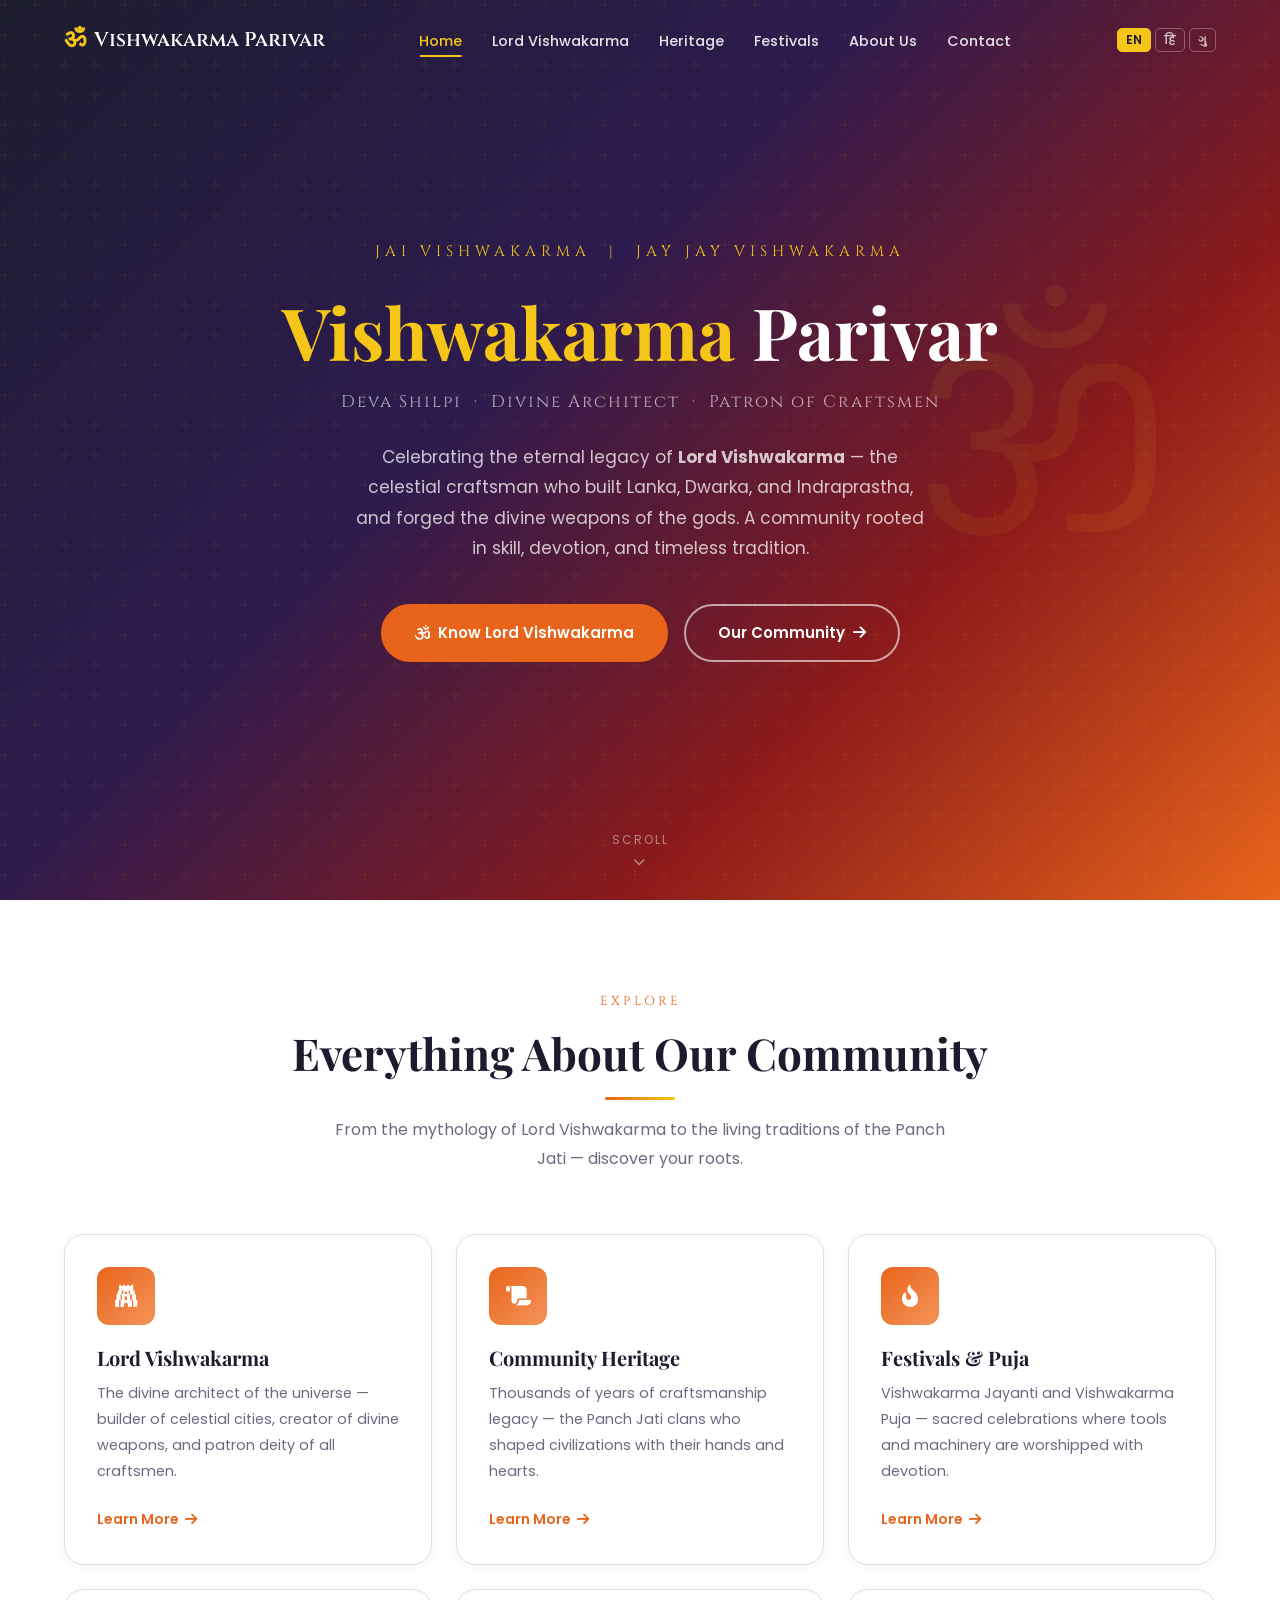
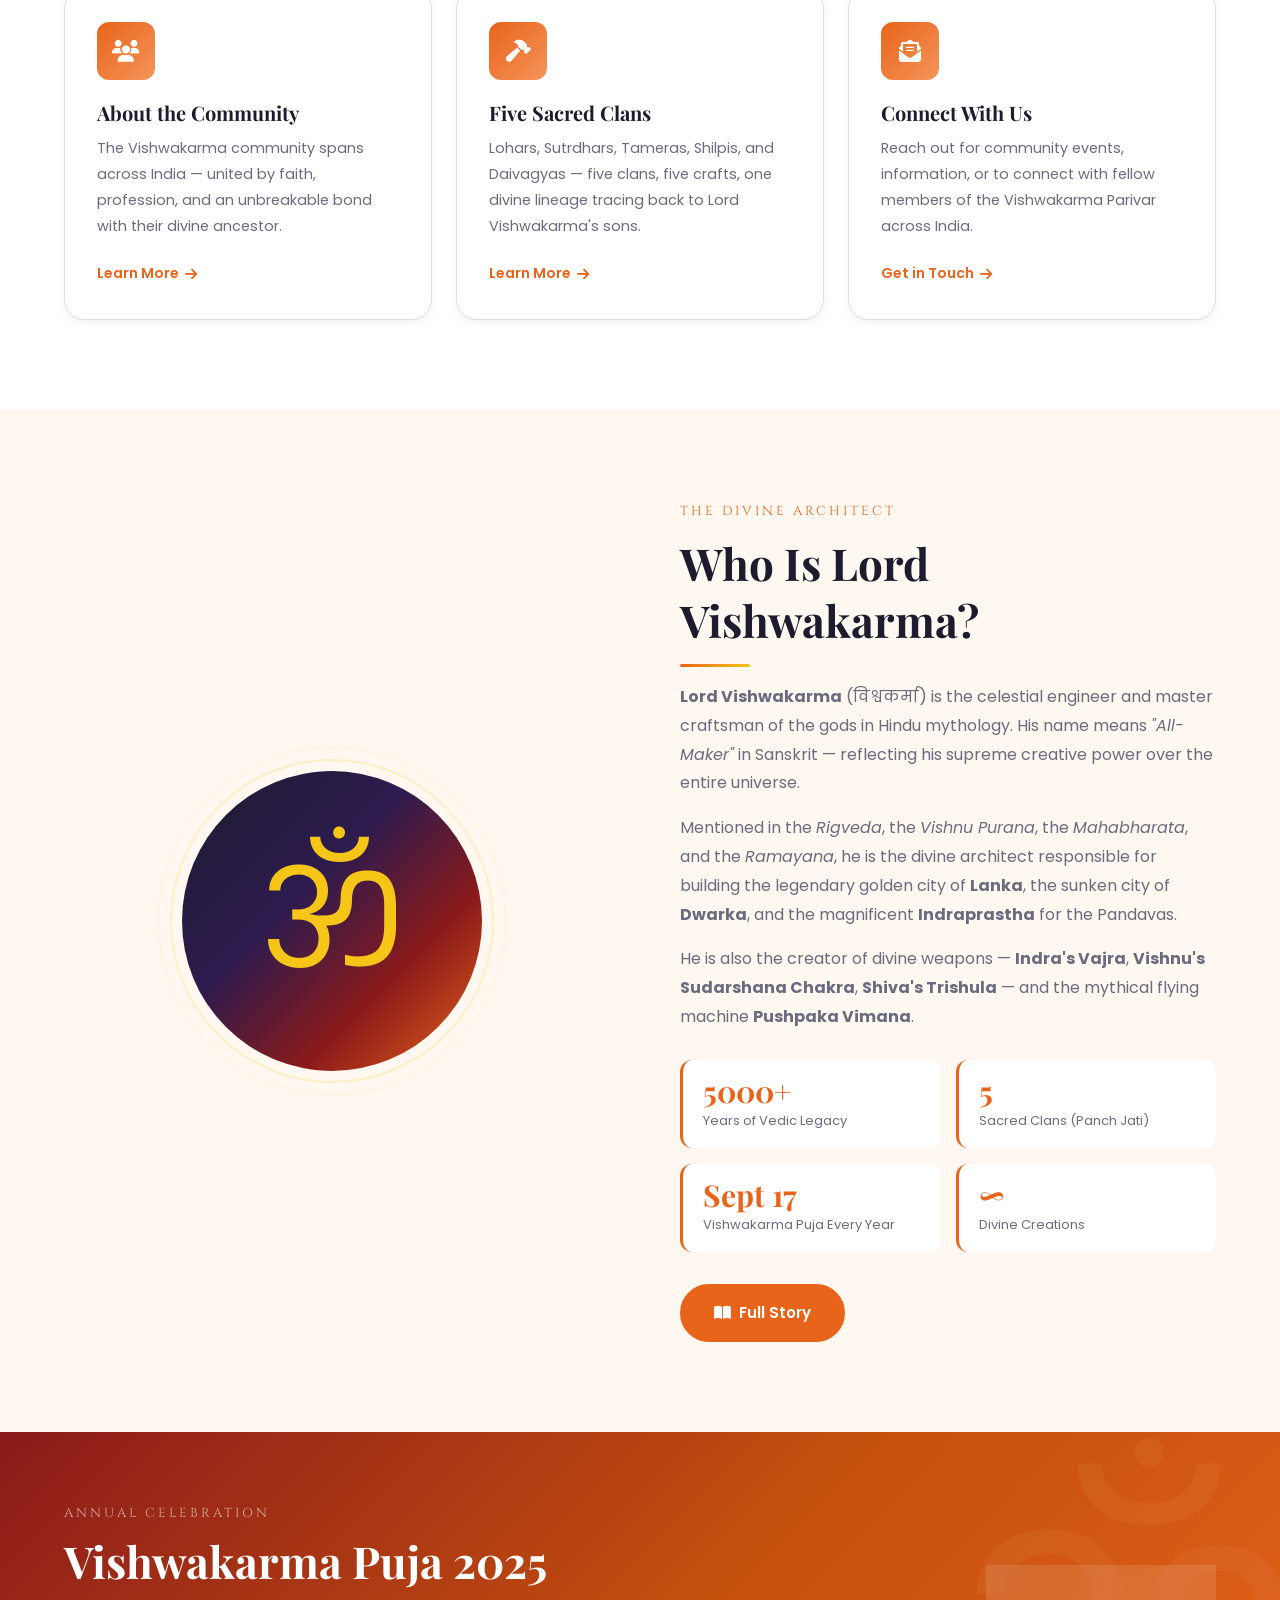
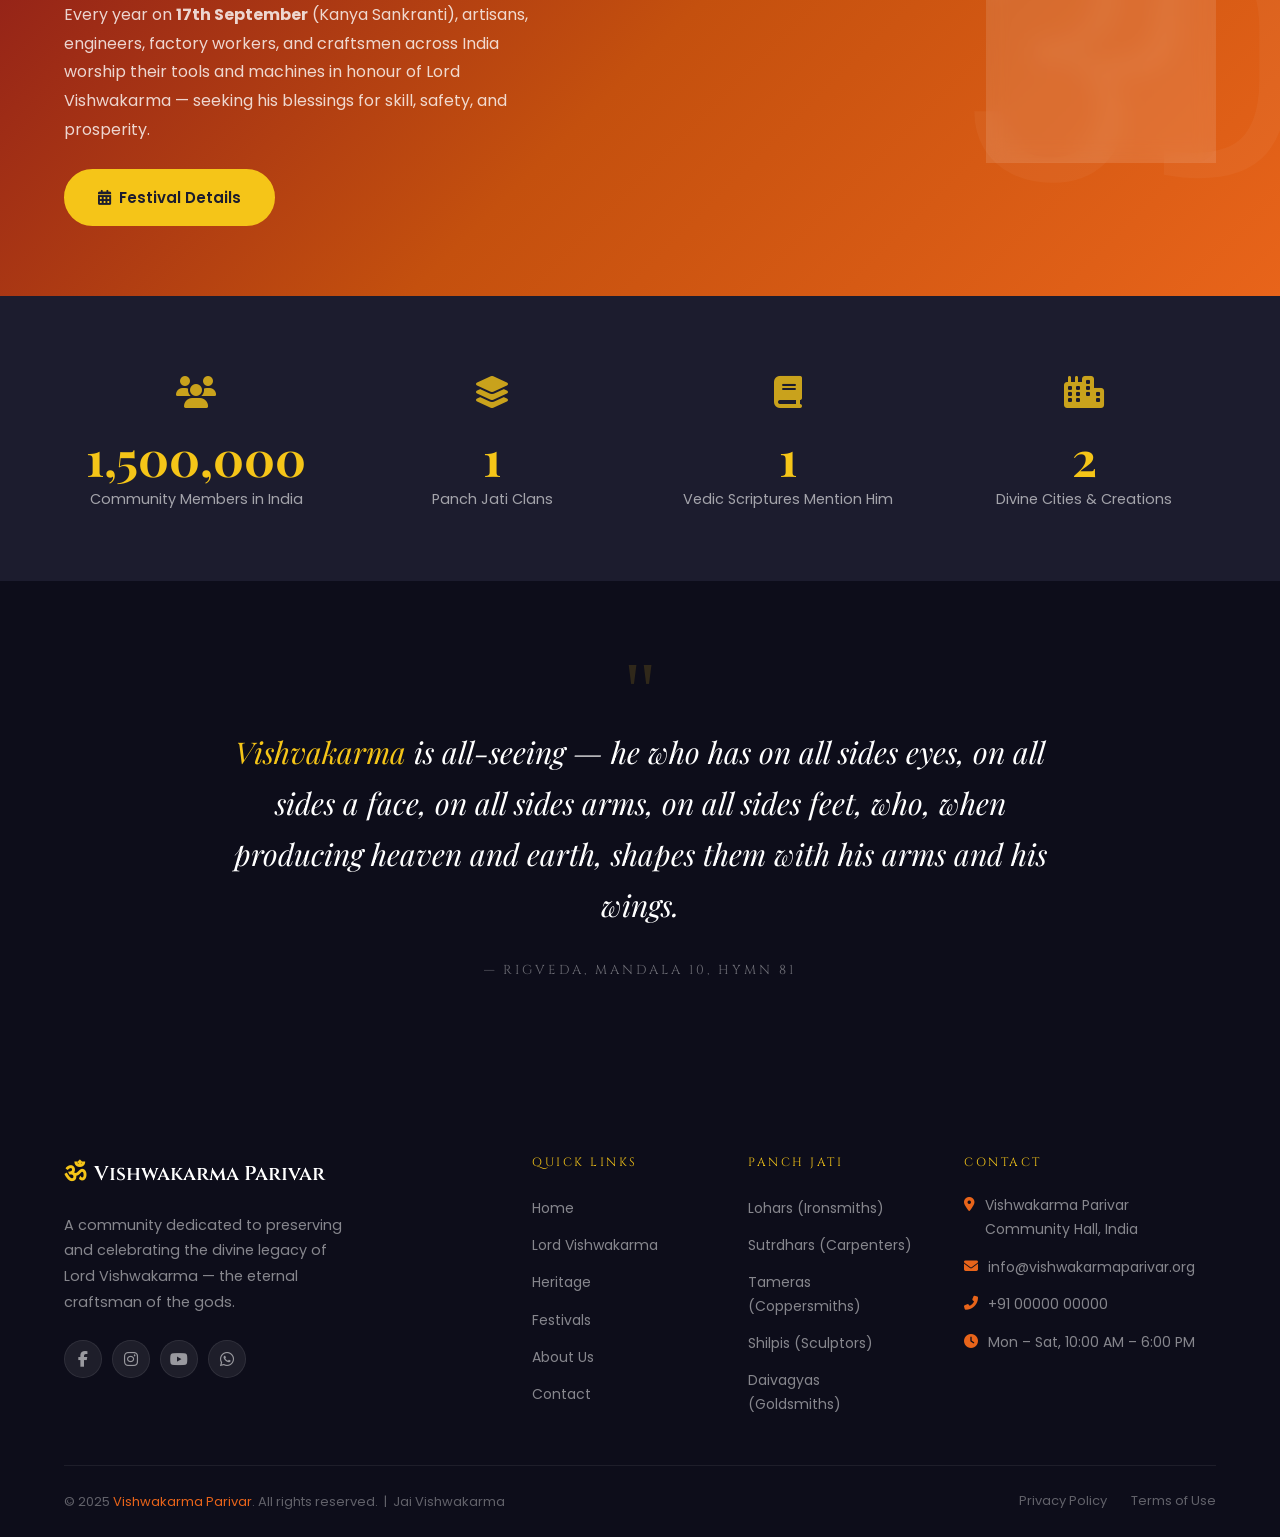
==== commit d0e2a68a: "multi lang support added" ====
--- a/index.html
+++ b/index.html
@@ -25,13 +25,18 @@
           <span class="om">ॐ</span> Vishwakarma Parivar
         </a>
         <ul class="nav-links">
-          <li><a href="index.html" class="active">Home</a></li>
-          <li><a href="lord-vishwakarma.html">Lord Vishwakarma</a></li>
-          <li><a href="heritage.html">Heritage</a></li>
-          <li><a href="festivals.html">Festivals</a></li>
-          <li><a href="about.html">About Us</a></li>
-          <li><a href="contact.html">Contact</a></li>
+          <li><a href="index.html" class="active" data-i18n="nav_home">Home</a></li>
+          <li><a href="lord-vishwakarma.html" data-i18n="nav_lord">Lord Vishwakarma</a></li>
+          <li><a href="heritage.html" data-i18n="nav_heritage">Heritage</a></li>
+          <li><a href="festivals.html" data-i18n="nav_festivals">Festivals</a></li>
+          <li><a href="about.html" data-i18n="nav_about">About Us</a></li>
+          <li><a href="contact.html" data-i18n="nav_contact">Contact</a></li>
         </ul>
+        <div class="lang-switcher">
+          <button class="lang-btn active" data-lang="en">EN</button>
+          <button class="lang-btn" data-lang="hi">हि</button>
+          <button class="lang-btn" data-lang="gu">ગુ</button>
+        </div>
         <button class="hamburger" aria-label="Toggle menu">
           <span></span><span></span><span></span>
         </button>
@@ -43,25 +48,25 @@
   <section class="hero">
     <div class="hero-om-bg">ॐ</div>
     <div class="hero-content">
-      <p class="hero-tagline">Jai Vishwakarma &nbsp;|&nbsp; Jay Jay Vishwakarma</p>
-      <h1><span>Vishwakarma</span> Parivar</h1>
-      <p class="hero-subtitle">Deva Shilpi &nbsp;·&nbsp; Divine Architect &nbsp;·&nbsp; Patron of Craftsmen</p>
-      <p class="hero-desc">
+      <p class="hero-tagline" data-i18n="home_hero_tagline">Jai Vishwakarma &nbsp;|&nbsp; Jay Jay Vishwakarma</p>
+      <h1 data-i18n-html="home_hero_h1"><span>Vishwakarma</span> Parivar</h1>
+      <p class="hero-subtitle" data-i18n="home_hero_subtitle">Deva Shilpi &nbsp;·&nbsp; Divine Architect &nbsp;·&nbsp; Patron of Craftsmen</p>
+      <p class="hero-desc" data-i18n-html="home_hero_desc">
         Celebrating the eternal legacy of <strong>Lord Vishwakarma</strong> — the celestial craftsman who built
         Lanka, Dwarka, and Indraprastha, and forged the divine weapons of the gods.
         A community rooted in skill, devotion, and timeless tradition.
       </p>
       <div class="hero-btns">
         <a href="lord-vishwakarma.html" class="btn btn-primary">
-          <i class="fas fa-om"></i> Know Lord Vishwakarma
+          <i class="fas fa-om"></i> <span data-i18n="home_hero_btn1">Know Lord Vishwakarma</span>
         </a>
         <a href="about.html" class="btn btn-outline">
-          Our Community <i class="fas fa-arrow-right"></i>
+          <span data-i18n="home_hero_btn2">Our Community</span> <i class="fas fa-arrow-right"></i>
         </a>
       </div>
     </div>
     <div class="hero-scroll">
-      <span>Scroll</span>
+      <span data-i18n="home_scroll">Scroll</span>
       <i class="fas fa-chevron-down"></i>
     </div>
   </section>
@@ -70,53 +75,53 @@
   <section class="features-section">
     <div class="container">
       <div class="section-header" data-aos="fade-up">
-        <span class="section-subtitle">Explore</span>
-        <h2>Everything About Our Community</h2>
+        <span class="section-subtitle" data-i18n="home_features_subtitle">Explore</span>
+        <h2 data-i18n="home_features_h2">Everything About Our Community</h2>
         <div class="divider"></div>
-        <p>From the mythology of Lord Vishwakarma to the living traditions of the Panch Jati — discover your roots.</p>
+        <p data-i18n="home_features_desc">From the mythology of Lord Vishwakarma to the living traditions of the Panch Jati — discover your roots.</p>
       </div>
       <div class="features-grid">
 
         <div class="feature-card" data-aos="fade-up" data-aos-delay="0">
           <div class="feature-icon"><i class="fas fa-gopuram"></i></div>
-          <h3>Lord Vishwakarma</h3>
-          <p>The divine architect of the universe — builder of celestial cities, creator of divine weapons, and patron deity of all craftsmen.</p>
-          <a href="lord-vishwakarma.html" class="feature-link">Learn More <i class="fas fa-arrow-right"></i></a>
+          <h3 data-i18n="home_f1_h3">Lord Vishwakarma</h3>
+          <p data-i18n="home_f1_p">The divine architect of the universe — builder of celestial cities, creator of divine weapons, and patron deity of all craftsmen.</p>
+          <a href="lord-vishwakarma.html" class="feature-link"><span data-i18n="link_learn_more">Learn More</span> <i class="fas fa-arrow-right"></i></a>
         </div>
 
         <div class="feature-card" data-aos="fade-up" data-aos-delay="80">
           <div class="feature-icon"><i class="fas fa-scroll"></i></div>
-          <h3>Community Heritage</h3>
-          <p>Thousands of years of craftsmanship legacy — the Panch Jati clans who shaped civilizations with their hands and hearts.</p>
-          <a href="heritage.html" class="feature-link">Learn More <i class="fas fa-arrow-right"></i></a>
+          <h3 data-i18n="home_f2_h3">Community Heritage</h3>
+          <p data-i18n="home_f2_p">Thousands of years of craftsmanship legacy — the Panch Jati clans who shaped civilizations with their hands and hearts.</p>
+          <a href="heritage.html" class="feature-link"><span data-i18n="link_learn_more">Learn More</span> <i class="fas fa-arrow-right"></i></a>
         </div>
 
         <div class="feature-card" data-aos="fade-up" data-aos-delay="160">
           <div class="feature-icon"><i class="fas fa-fire-flame-curved"></i></div>
-          <h3>Festivals & Puja</h3>
-          <p>Vishwakarma Jayanti and Vishwakarma Puja — sacred celebrations where tools and machinery are worshipped with devotion.</p>
-          <a href="festivals.html" class="feature-link">Learn More <i class="fas fa-arrow-right"></i></a>
+          <h3 data-i18n="home_f3_h3">Festivals & Puja</h3>
+          <p data-i18n="home_f3_p">Vishwakarma Jayanti and Vishwakarma Puja — sacred celebrations where tools and machinery are worshipped with devotion.</p>
+          <a href="festivals.html" class="feature-link"><span data-i18n="link_learn_more">Learn More</span> <i class="fas fa-arrow-right"></i></a>
         </div>
 
         <div class="feature-card" data-aos="fade-up" data-aos-delay="0">
           <div class="feature-icon"><i class="fas fa-users"></i></div>
-          <h3>About the Community</h3>
-          <p>The Vishwakarma community spans across India — united by faith, profession, and an unbreakable bond with their divine ancestor.</p>
-          <a href="about.html" class="feature-link">Learn More <i class="fas fa-arrow-right"></i></a>
+          <h3 data-i18n="home_f4_h3">About the Community</h3>
+          <p data-i18n="home_f4_p">The Vishwakarma community spans across India — united by faith, profession, and an unbreakable bond with their divine ancestor.</p>
+          <a href="about.html" class="feature-link"><span data-i18n="link_learn_more">Learn More</span> <i class="fas fa-arrow-right"></i></a>
         </div>
 
         <div class="feature-card" data-aos="fade-up" data-aos-delay="80">
           <div class="feature-icon"><i class="fas fa-hammer"></i></div>
-          <h3>Five Sacred Clans</h3>
-          <p>Lohars, Sutrdhars, Tameras, Shilpis, and Daivagyas — five clans, five crafts, one divine lineage tracing back to Lord Vishwakarma's sons.</p>
-          <a href="heritage.html#panch-jati" class="feature-link">Learn More <i class="fas fa-arrow-right"></i></a>
+          <h3 data-i18n="home_f5_h3">Five Sacred Clans</h3>
+          <p data-i18n="home_f5_p">Lohars, Sutrdhars, Tameras, Shilpis, and Daivagyas — five clans, five crafts, one divine lineage tracing back to Lord Vishwakarma's sons.</p>
+          <a href="heritage.html#panch-jati" class="feature-link"><span data-i18n="link_learn_more">Learn More</span> <i class="fas fa-arrow-right"></i></a>
         </div>
 
         <div class="feature-card" data-aos="fade-up" data-aos-delay="160">
           <div class="feature-icon"><i class="fas fa-envelope-open-text"></i></div>
-          <h3>Connect With Us</h3>
-          <p>Reach out for community events, information, or to connect with fellow members of the Vishwakarma Parivar across India.</p>
-          <a href="contact.html" class="feature-link">Get in Touch <i class="fas fa-arrow-right"></i></a>
+          <h3 data-i18n="home_f6_h3">Connect With Us</h3>
+          <p data-i18n="home_f6_p">Reach out for community events, information, or to connect with fellow members of the Vishwakarma Parivar across India.</p>
+          <a href="contact.html" class="feature-link"><span data-i18n="link_get_in_touch">Get in Touch</span> <i class="fas fa-arrow-right"></i></a>
         </div>
 
       </div>
@@ -133,19 +138,19 @@
         </div>
 
         <div class="about-text" data-aos="fade-left">
-          <span class="section-subtitle">The Divine Architect</span>
-          <h2>Who Is Lord Vishwakarma?</h2>
+          <span class="section-subtitle" data-i18n="home_about_subtitle">The Divine Architect</span>
+          <h2 data-i18n="home_about_h2">Who Is Lord Vishwakarma?</h2>
           <div class="divider" style="margin: 1rem 0;"></div>
-          <p>
+          <p data-i18n-html="home_about_p1">
             <strong>Lord Vishwakarma</strong> (विश्वकर्मा) is the celestial engineer and master craftsman of the gods in Hindu mythology.
             His name means <em>"All-Maker"</em> in Sanskrit — reflecting his supreme creative power over the entire universe.
           </p>
-          <p>
+          <p data-i18n-html="home_about_p2">
             Mentioned in the <em>Rigveda</em>, the <em>Vishnu Purana</em>, the <em>Mahabharata</em>, and the <em>Ramayana</em>,
             he is the divine architect responsible for building the legendary golden city of <strong>Lanka</strong>,
             the sunken city of <strong>Dwarka</strong>, and the magnificent <strong>Indraprastha</strong> for the Pandavas.
           </p>
-          <p>
+          <p data-i18n-html="home_about_p3">
             He is also the creator of divine weapons — <strong>Indra's Vajra</strong>, <strong>Vishnu's Sudarshana Chakra</strong>,
             <strong>Shiva's Trishula</strong> — and the mythical flying machine <strong>Pushpaka Vimana</strong>.
           </p>
@@ -153,24 +158,24 @@
           <div class="about-facts">
             <div class="fact-item">
               <div class="fact-number">5000+</div>
-              <div class="fact-label">Years of Vedic Legacy</div>
+              <div class="fact-label" data-i18n="home_fact1_label">Years of Vedic Legacy</div>
             </div>
             <div class="fact-item">
               <div class="fact-number">5</div>
-              <div class="fact-label">Sacred Clans (Panch Jati)</div>
+              <div class="fact-label" data-i18n="home_fact2_label">Sacred Clans (Panch Jati)</div>
             </div>
             <div class="fact-item">
               <div class="fact-number">Sept 17</div>
-              <div class="fact-label">Vishwakarma Puja Every Year</div>
+              <div class="fact-label" data-i18n="home_fact3_label">Vishwakarma Puja Every Year</div>
             </div>
             <div class="fact-item">
               <div class="fact-number">∞</div>
-              <div class="fact-label">Divine Creations</div>
+              <div class="fact-label" data-i18n="home_fact4_label">Divine Creations</div>
             </div>
           </div>
 
           <a href="lord-vishwakarma.html" class="btn btn-primary">
-            <i class="fas fa-book-open"></i> Full Story
+            <i class="fas fa-book-open"></i> <span data-i18n="home_about_btn">Full Story</span>
           </a>
         </div>
 
@@ -183,21 +188,21 @@
     <div class="container">
       <div class="festival-banner-inner">
         <div class="festival-banner-content" data-aos="fade-right">
-          <span class="section-subtitle" style="color: rgba(255,255,255,0.6); margin-bottom: 0.5rem;">Annual Celebration</span>
-          <h2>Vishwakarma Puja 2025</h2>
-          <p>
+          <span class="section-subtitle" style="color: rgba(255,255,255,0.6); margin-bottom: 0.5rem;" data-i18n="home_festival_subtitle">Annual Celebration</span>
+          <h2 data-i18n="home_festival_h2">Vishwakarma Puja 2025</h2>
+          <p data-i18n-html="home_festival_p">
             Every year on <strong>17th September</strong> (Kanya Sankranti), artisans, engineers, factory workers,
             and craftsmen across India worship their tools and machines in honour of Lord Vishwakarma —
             seeking his blessings for skill, safety, and prosperity.
           </p>
           <a href="festivals.html" class="btn btn-secondary" style="margin-top: 1.5rem;">
-            <i class="fas fa-calendar-alt"></i> Festival Details
+            <i class="fas fa-calendar-alt"></i> <span data-i18n="home_festival_btn">Festival Details</span>
           </a>
         </div>
         <div class="festival-date-box" data-aos="fade-left">
-          <span class="month">September 2025</span>
+          <span class="month" data-i18n="home_festival_month">September 2025</span>
           <div class="day">17</div>
-          <div class="note">Vishwakarma Puja<br/>Kanya Sankranti</div>
+          <div class="note" data-i18n-html="home_festival_note">Vishwakarma Puja<br/>Kanya Sankranti</div>
         </div>
       </div>
     </div>
@@ -210,22 +215,22 @@
         <div class="stat-item" data-aos="fade-up" data-aos-delay="0">
           <div class="stat-icon"><i class="fas fa-users"></i></div>
           <div class="stat-number" data-count="5000000">0</div>
-          <div class="stat-label">Community Members in India</div>
+          <div class="stat-label" data-i18n="home_stat1_label">Community Members in India</div>
         </div>
         <div class="stat-item" data-aos="fade-up" data-aos-delay="100">
           <div class="stat-icon"><i class="fas fa-layer-group"></i></div>
           <div class="stat-number" data-count="5">0</div>
-          <div class="stat-label">Panch Jati Clans</div>
+          <div class="stat-label" data-i18n="home_stat2_label">Panch Jati Clans</div>
         </div>
         <div class="stat-item" data-aos="fade-up" data-aos-delay="200">
           <div class="stat-icon"><i class="fas fa-book"></i></div>
           <div class="stat-number" data-count="4">0</div>
-          <div class="stat-label">Vedic Scriptures Mention Him</div>
+          <div class="stat-label" data-i18n="home_stat3_label">Vedic Scriptures Mention Him</div>
         </div>
         <div class="stat-item" data-aos="fade-up" data-aos-delay="300">
           <div class="stat-icon"><i class="fas fa-city"></i></div>
           <div class="stat-number" data-count="8">0</div>
-          <div class="stat-label">Divine Cities & Creations</div>
+          <div class="stat-label" data-i18n="home_stat4_label">Divine Cities & Creations</div>
         </div>
       </div>
     </div>
@@ -236,12 +241,12 @@
     <div class="container">
       <div class="scripture-inner" data-aos="fade-up">
         <div class="quote-mark">"</div>
-        <p class="quote-text">
+        <p class="quote-text" data-i18n="home_quote_text">
           <span>Vishvakarma</span> is all-seeing — he who has on all sides eyes, on all sides a face,
           on all sides arms, on all sides feet, who, when producing heaven and earth, shapes them with
           his arms and his wings.
         </p>
-        <span class="quote-source">— Rigveda, Mandala 10, Hymn 81</span>
+        <span class="quote-source" data-i18n="home_quote_source">— Rigveda, Mandala 10, Hymn 81</span>
       </div>
     </div>
   </section>
@@ -255,7 +260,7 @@
           <a href="index.html" class="nav-logo">
             <span class="om">ॐ</span> Vishwakarma Parivar
           </a>
-          <p class="footer-brand-desc">
+          <p class="footer-brand-desc" data-i18n="footer_brand_desc">
             A community dedicated to preserving and celebrating the divine legacy of Lord Vishwakarma —
             the eternal craftsman of the gods.
           </p>
@@ -268,30 +273,30 @@
         </div>
 
         <div>
-          <p class="footer-heading">Quick Links</p>
+          <p class="footer-heading" data-i18n="footer_ql">Quick Links</p>
           <ul class="footer-links">
-            <li><a href="index.html">Home</a></li>
-            <li><a href="lord-vishwakarma.html">Lord Vishwakarma</a></li>
-            <li><a href="heritage.html">Heritage</a></li>
-            <li><a href="festivals.html">Festivals</a></li>
-            <li><a href="about.html">About Us</a></li>
-            <li><a href="contact.html">Contact</a></li>
+            <li><a href="index.html" data-i18n="nav_home">Home</a></li>
+            <li><a href="lord-vishwakarma.html" data-i18n="nav_lord">Lord Vishwakarma</a></li>
+            <li><a href="heritage.html" data-i18n="nav_heritage">Heritage</a></li>
+            <li><a href="festivals.html" data-i18n="nav_festivals">Festivals</a></li>
+            <li><a href="about.html" data-i18n="nav_about">About Us</a></li>
+            <li><a href="contact.html" data-i18n="nav_contact">Contact</a></li>
           </ul>
         </div>
 
         <div>
-          <p class="footer-heading">Panch Jati</p>
+          <p class="footer-heading" data-i18n="footer_pj">Panch Jati</p>
           <ul class="footer-links">
-            <li><a href="heritage.html#panch-jati">Lohars (Ironsmiths)</a></li>
-            <li><a href="heritage.html#panch-jati">Sutrdhars (Carpenters)</a></li>
-            <li><a href="heritage.html#panch-jati">Tameras (Coppersmiths)</a></li>
-            <li><a href="heritage.html#panch-jati">Shilpis (Sculptors)</a></li>
-            <li><a href="heritage.html#panch-jati">Daivagyas (Goldsmiths)</a></li>
+            <li><a href="heritage.html#panch-jati" data-i18n="footer_pj_1">Lohars (Ironsmiths)</a></li>
+            <li><a href="heritage.html#panch-jati" data-i18n="footer_pj_2">Sutrdhars (Carpenters)</a></li>
+            <li><a href="heritage.html#panch-jati" data-i18n="footer_pj_3">Tameras (Coppersmiths)</a></li>
+            <li><a href="heritage.html#panch-jati" data-i18n="footer_pj_4">Shilpis (Sculptors)</a></li>
+            <li><a href="heritage.html#panch-jati" data-i18n="footer_pj_5">Daivagyas (Goldsmiths)</a></li>
           </ul>
         </div>
 
         <div>
-          <p class="footer-heading">Contact</p>
+          <p class="footer-heading" data-i18n="footer_contact_h">Contact</p>
           <div class="footer-contact-item">
             <i class="fas fa-map-marker-alt"></i>
             <span>Vishwakarma Parivar Community Hall, India</span>
--- a/css/style.css
+++ b/css/style.css
@@ -280,6 +280,58 @@
 .hamburger.active span:nth-child(3) { transform: rotate(-45deg) translate(5px, -5px); }
 
 /* =========================================
+   LANG SWITCHER
+   ========================================= */
+
+.lang-switcher {
+  display: flex;
+  align-items: center;
+  gap: 4px;
+  margin-left: 0.75rem;
+}
+
+.lang-btn {
+  background: transparent;
+  border: 1px solid rgba(255,255,255,0.3);
+  color: rgba(255,255,255,0.7);
+  border-radius: 5px;
+  padding: 3px 8px;
+  font-size: 0.75rem;
+  font-weight: 600;
+  font-family: var(--font-body);
+  cursor: pointer;
+  transition: var(--transition);
+  line-height: 1.4;
+}
+
+.lang-btn:hover {
+  border-color: var(--secondary);
+  color: var(--secondary);
+}
+
+.lang-btn.active {
+  background: var(--secondary);
+  border-color: var(--secondary);
+  color: var(--dark);
+}
+
+.header.light-header .lang-btn {
+  border-color: rgba(0,0,0,0.2);
+  color: var(--text-muted);
+}
+
+.header.light-header .lang-btn:hover {
+  border-color: var(--primary);
+  color: var(--primary);
+}
+
+.header.light-header .lang-btn.active {
+  background: var(--primary);
+  border-color: var(--primary);
+  color: var(--white);
+}
+
+/* =========================================
    HERO — HOME
    ========================================= */
 
@@ -1517,6 +1569,7 @@
   .nav-links.active { display: flex; }
   .nav-links a { display: block; padding: 0.875rem 1rem; font-size: 1rem; }
   .hamburger { display: flex; }
+  .lang-switcher { margin-left: auto; margin-right: 0.5rem; }
 
   .about-brief-inner { grid-template-columns: 1fr; gap: 2.5rem; text-align: center; }
   .about-text .section-subtitle, .about-text h2 { text-align: center; }
